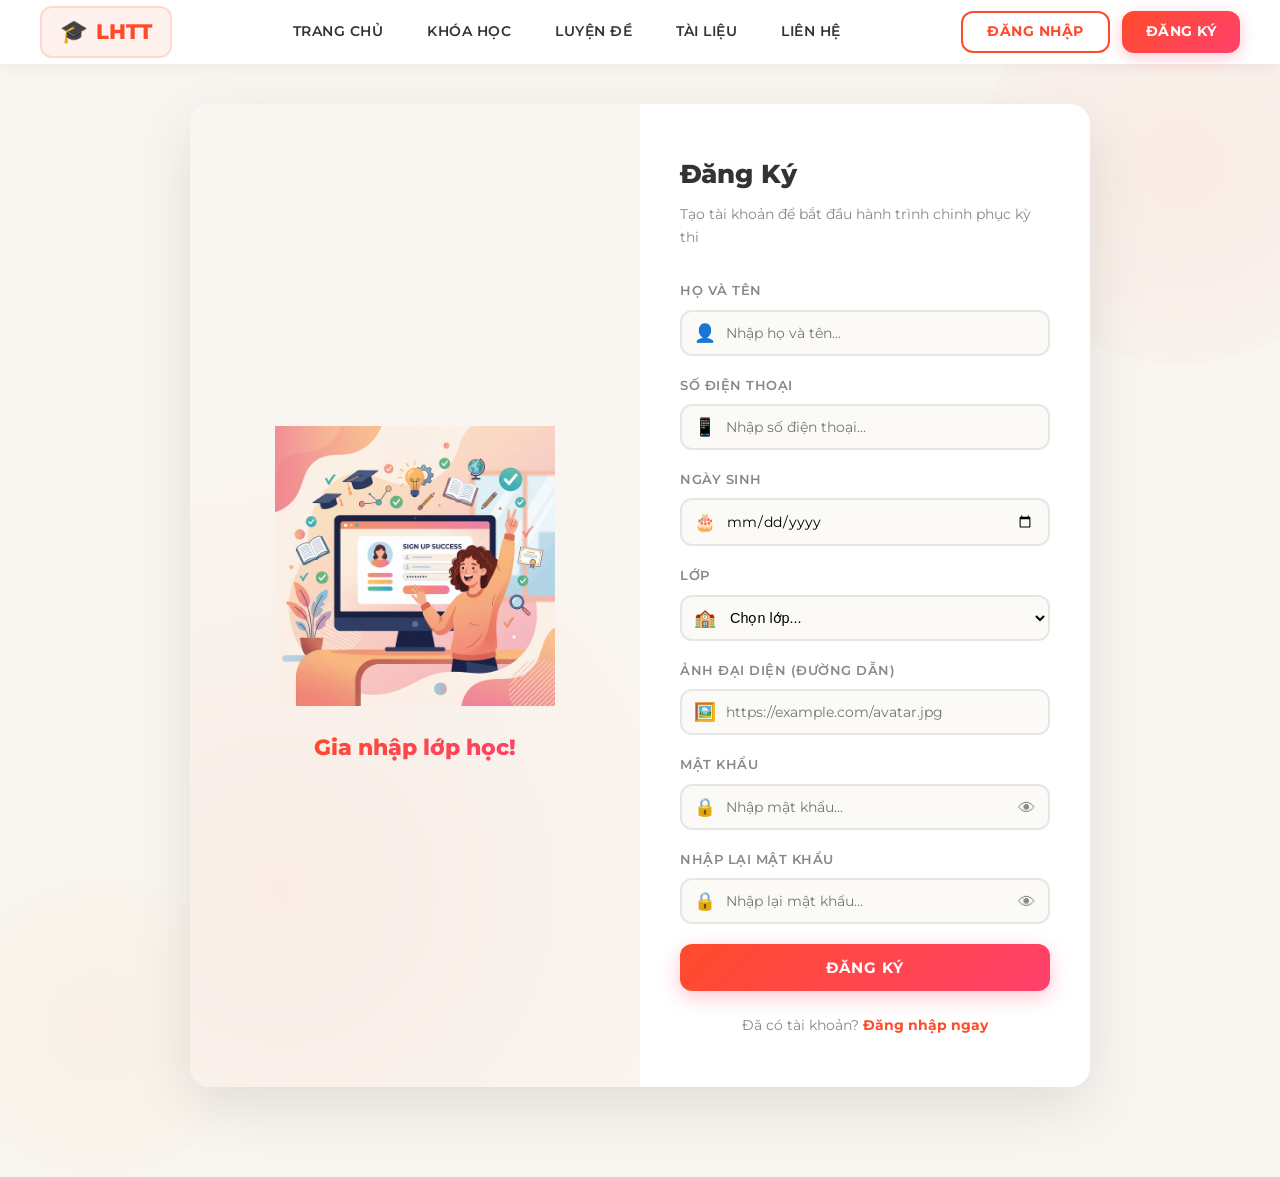
==== dang-ky.html @ 3bc5cb12 "update database" ====
<!DOCTYPE html>
<html lang="vi">

<head>
    <meta charset="UTF-8">
    <meta name="viewport" content="width=device-width, initial-scale=1.0">
    <meta name="description" content="Đăng ký tài khoản luyện thi trực tuyến tại Lớp Học Thầy Tài.">
    <title>Đăng Ký - Lớp Học Thầy Tài</title>
    <link rel="stylesheet" href="css/style.css">
</head>

<body>

    <!-- HEADER -->
    <header class="header" id="header">
        <a href="index.html" class="logo">
            <span class="logo-icon">🎓</span>
            LHTT
        </a>

        <nav class="nav" id="nav">
            <a href="index.html">Trang Chủ</a>
            <a href="#">Khóa Học</a>
            <a href="luyen-de.html">Luyện Đề</a>
            <a href="#">Tài Liệu</a>
            <a href="#">Liên Hệ</a>
        </nav>

        <div class="auth-buttons">
            <a href="dang-nhap.html" class="btn-login">Đăng Nhập</a>
            <a href="dang-ky.html" class="btn-register">Đăng Ký</a>
        </div>

        <button class="menu-toggle" id="menuToggle" aria-label="Menu">
            <span></span>
            <span></span>
            <span></span>
        </button>
    </header>

    <!-- AUTH PAGE -->
    <div class="auth-page">
        <div class="auth-card">
            <div class="auth-illustration">
                <img src="images/register-illustration.png" alt="Đăng ký">
                <h2>Gia nhập lớp học!</h2>
            </div>

            <div class="auth-form-container">
                <h1 class="auth-form-title">Đăng Ký</h1>
                <p class="auth-form-subtitle">Tạo tài khoản để bắt đầu hành trình chinh phục kỳ thi</p>

                <form id="registerForm">
                    <div class="form-group">
                        <label for="fullname">Họ và tên</label>
                        <div class="form-input-wrapper">
                            <input type="text" id="fullname" class="form-input" placeholder="Nhập họ và tên..."
                                required>
                            <span class="input-icon">👤</span>
                        </div>
                    </div>

                    <div class="form-group">
                        <label for="phone">Số điện thoại</label>
                        <div class="form-input-wrapper">
                            <input type="tel" id="phone" class="form-input" placeholder="Nhập số điện thoại..."
                                required>
                            <span class="input-icon">📱</span>
                        </div>
                    </div>

                    <div class="form-group">
                        <label for="dateOfBirth">Ngày sinh</label>
                        <div class="form-input-wrapper">
                            <input type="date" id="dateOfBirth" class="form-input" required>
                            <span class="input-icon">🎂</span>
                        </div>
                    </div>

                    <div class="form-group">
                        <label for="className">Lớp</label>
                        <div class="form-input-wrapper">
                            <select id="className" class="form-input" required>
                                <option value="">Chọn lớp...</option>
                                <option value="10A1">10A1</option>
                                <option value="10A2">10A2</option>
                                <option value="10A3">10A3</option>
                                <option value="10A4">10A4</option>
                                <option value="10A5">10A5</option>
                                <option value="10A6">10A6</option>
                                <option value="10A7">10A7</option>
                                <option value="10A8">10A8</option>
                                <option value="10A9">10A9</option>
                                <option value="10A10">10A10</option>
                                <option value="10A11">10A11</option>
                                <option value="10A12">10A12</option>
                                <option value="10A13">10A13</option>
                                <option value="10A14">10A14</option>
                                <option value="10A15">10A15</option>
                                <option value="11A1">11A1</option>
                                <option value="11A2">11A2</option>
                                <option value="11A3">11A3</option>
                                <option value="11A4">11A4</option>
                                <option value="11A5">11A5</option>
                                <option value="11A6">11A6</option>
                                <option value="11A7">11A7</option>
                                <option value="11A8">11A8</option>
                                <option value="11A9">11A9</option>
                                <option value="11A10">11A10</option>
                                <option value="11A11">11A11</option>
                                <option value="11A12">11A12</option>
                                <option value="11A13">11A13</option>
                                <option value="11A14">11A14</option>
                                <option value="11A15">11A15</option>
                                <option value="12A1">12A1</option>
                                <option value="12A2">12A2</option>
                                <option value="12A3">12A3</option>
                                <option value="12A4">12A4</option>
                                <option value="12A5">12A5</option>
                                <option value="12A6">12A6</option>
                                <option value="12A7">12A7</option>
                                <option value="12A8">12A8</option>
                                <option value="12A9">12A9</option>
                                <option value="12A10">12A10</option>
                                <option value="12A11">12A11</option>
                                <option value="12A12">12A12</option>
                                <option value="12A13">12A13</option>
                                <option value="12A14">12A14</option>
                                <option value="12A15">12A15</option>
                            </select>
                            <span class="input-icon">🏫</span>
                        </div>
                    </div>

                    <div class="form-group">
                        <label for="avatarUrl">Ảnh đại diện (đường dẫn)</label>
                        <div class="form-input-wrapper">
                            <input type="url" id="avatarUrl" class="form-input"
                                placeholder="https://example.com/avatar.jpg" required>
                            <span class="input-icon">🖼️</span>
                        </div>
                    </div>

                    <div class="form-group">
                        <label for="password">Mật khẩu</label>
                        <div class="form-input-wrapper">
                            <input type="password" id="password" class="form-input" placeholder="Nhập mật khẩu..."
                                required>
                            <span class="input-icon">🔒</span>
                            <button type="button" class="toggle-password" data-target="password">👁</button>
                        </div>
                    </div>

                    <div class="form-group">
                        <label for="confirmPassword">Nhập lại mật khẩu</label>
                        <div class="form-input-wrapper">
                            <input type="password" id="confirmPassword" class="form-input"
                                placeholder="Nhập lại mật khẩu..." required>
                            <span class="input-icon">🔒</span>
                            <button type="button" class="toggle-password" data-target="confirmPassword">👁</button>
                        </div>
                    </div>

                    <button type="submit" class="btn-submit">Đăng Ký</button>
                </form>

                <div class="auth-switch">
                    Đã có tài khoản? <a href="dang-nhap.html">Đăng nhập ngay</a>
                </div>
            </div>
        </div>
    </div>

    <script src="js/main.js"></script>
</body>

</html>
---- css/style.css ----
/* ===========================
   DESIGN TOKENS & RESET
   =========================== */
@import url('https://fonts.googleapis.com/css2?family=Montserrat:wght@400;500;600;700;800;900&display=swap');

*, *::before, *::after {
  margin: 0;
  padding: 0;
  box-sizing: border-box;
}

:root {
  --primary-start: #ff4b2b;
  --primary-end: #ff416c;
  --primary-gradient: linear-gradient(135deg, var(--primary-start), var(--primary-end));
  --bg-main: #f9f5f0;
  --bg-hero: linear-gradient(135deg, #f9f5f0 0%, #f5ece3 50%, #ede4d9 100%);
  --footer-bg: #1a1f2c;
  --accent: #ff9800;
  --text-dark: #333;
  --text-light: #fff;
  --text-muted: #888;
  --card-shadow: 0 4px 20px rgba(0,0,0,0.08);
  --card-shadow-hover: 0 8px 32px rgba(0,0,0,0.14);
  --transition: all 0.3s ease;
  --radius: 12px;
  --radius-lg: 20px;
  --radius-xl: 30px;
}

html {
  scroll-behavior: smooth;
}

body {
  font-family: 'Montserrat', sans-serif;
  color: var(--text-dark);
  background: var(--bg-main);
  line-height: 1.6;
  overflow-x: hidden;
}

a {
  text-decoration: none;
  color: inherit;
}

ul, ol {
  list-style: none;
}

img {
  max-width: 100%;
  display: block;
}

button {
  font-family: inherit;
  cursor: pointer;
  border: none;
  outline: none;
}

input {
  font-family: inherit;
  outline: none;
  border: none;
}

/* ===========================
   HEADER / NAVBAR
   =========================== */
.header {
  position: fixed;
  top: 0;
  left: 0;
  right: 0;
  z-index: 1000;
  background: #fff;
  box-shadow: 0 2px 16px rgba(0,0,0,0.06);
  padding: 0 40px;
  height: 64px;
  display: flex;
  align-items: center;
  justify-content: space-between;
}

.logo {
  display: flex;
  align-items: center;
  gap: 8px;
  font-weight: 800;
  font-size: 1.3rem;
  color: var(--primary-start);
  background: rgba(255, 75, 43, 0.08);
  border: 2px solid rgba(255, 75, 43, 0.15);
  padding: 6px 18px;
  border-radius: var(--radius);
  transition: var(--transition);
}

.logo:hover {
  background: rgba(255, 75, 43, 0.14);
}

.logo-icon {
  font-size: 1.4rem;
}

.nav {
  display: flex;
  align-items: center;
  gap: 4px;
}

.nav a {
  padding: 8px 18px;
  font-weight: 600;
  font-size: 0.9rem;
  border-radius: var(--radius);
  transition: var(--transition);
  color: var(--text-dark);
  border: 2px solid transparent;
  text-transform: uppercase;
  letter-spacing: 0.5px;
}

.nav a:hover,
.nav a.active {
  background: rgba(255, 75, 43, 0.06);
  color: var(--primary-start);
  border-color: rgba(255, 75, 43, 0.12);
}

.auth-buttons {
  display: flex;
  align-items: center;
  gap: 12px;
}

.btn-login {
  padding: 8px 24px;
  border: 2px solid var(--primary-start);
  color: var(--primary-start);
  font-weight: 700;
  border-radius: var(--radius);
  transition: var(--transition);
  font-size: 0.85rem;
  background: transparent;
  text-transform: uppercase;
  letter-spacing: 0.5px;
}

.btn-login:hover {
  background: rgba(255, 75, 43, 0.08);
  transform: translateY(-1px);
}

.btn-register {
  padding: 10px 24px;
  background: var(--primary-gradient);
  color: var(--text-light);
  font-weight: 700;
  border-radius: var(--radius);
  transition: var(--transition);
  font-size: 0.85rem;
  text-transform: uppercase;
  letter-spacing: 0.5px;
  box-shadow: 0 4px 15px rgba(255, 65, 108, 0.3);
}

.btn-register:hover {
  transform: translateY(-2px);
  box-shadow: 0 6px 20px rgba(255, 65, 108, 0.4);
}

/* Mobile menu */
.menu-toggle {
  display: none;
  flex-direction: column;
  gap: 5px;
  cursor: pointer;
  padding: 8px;
  background: none;
}

.menu-toggle span {
  width: 24px;
  height: 2.5px;
  background: var(--text-dark);
  border-radius: 2px;
  transition: var(--transition);
}

/* ===========================
   HERO SECTION
   =========================== */
.hero {
  margin-top: 64px;
  min-height: calc(100vh - 64px);
  background: var(--bg-hero);
  display: flex;
  align-items: center;
  padding: 60px 40px;
  position: relative;
  overflow: hidden;
}

.hero::before {
  content: '';
  position: absolute;
  top: 0;
  right: 0;
  width: 50%;
  height: 100%;
  background: radial-gradient(circle at center, rgba(255, 75, 43, 0.05), transparent 70%);
  pointer-events: none;
}

.hero-content {
  display: flex;
  align-items: center;
  max-width: 1300px;
  margin: 0 auto;
  width: 100%;
  gap: 60px;
}

.hero-left {
  flex: 1;
  z-index: 2;
}

.hero-badge {
  display: inline-flex;
  align-items: center;
  gap: 6px;
  background: rgba(255, 152, 0, 0.12);
  color: var(--accent);
  font-weight: 700;
  font-size: 0.75rem;
  padding: 6px 16px;
  border-radius: var(--radius-xl);
  margin-bottom: 24px;
  letter-spacing: 1px;
  text-transform: uppercase;
}

.hero-badge::before {
  content: '🎓';
  font-size: 0.9rem;
}

.hero-title {
  font-size: 2.8rem;
  font-weight: 900;
  line-height: 1.15;
  margin-bottom: 40px;
  color: var(--text-dark);
  letter-spacing: -0.5px;
}

.hero-title .highlight {
  background: var(--primary-gradient);
  -webkit-background-clip: text;
  -webkit-text-fill-color: transparent;
  background-clip: text;
  text-shadow: 0 0 40px rgba(255, 65, 108, 0.2);
  display: block;
  font-style: italic;
}

.feature-cards {
  display: flex;
  gap: 16px;
  margin-bottom: 40px;
}

.feature-card {
  background: #fff;
  padding: 20px;
  border-radius: var(--radius);
  box-shadow: var(--card-shadow);
  flex: 1;
  transition: var(--transition);
  border: 1px solid rgba(0,0,0,0.04);
}

.feature-card:hover {
  transform: translateY(-4px);
  box-shadow: var(--card-shadow-hover);
}

.feature-card-icon {
  font-size: 1.5rem;
  margin-bottom: 10px;
  display: block;
}

.feature-card h3 {
  font-size: 0.85rem;
  font-weight: 800;
  margin-bottom: 6px;
  background: var(--primary-gradient);
  -webkit-background-clip: text;
  -webkit-text-fill-color: transparent;
  background-clip: text;
  text-transform: uppercase;
  letter-spacing: 0.3px;
}

.feature-card p {
  font-size: 0.78rem;
  color: var(--text-muted);
  line-height: 1.5;
}

.btn-cta {
  display: inline-flex;
  align-items: center;
  gap: 10px;
  padding: 18px 48px;
  background: var(--primary-gradient);
  color: var(--text-light);
  font-weight: 800;
  font-size: 1.1rem;
  border-radius: var(--radius-xl);
  box-shadow: 0 8px 30px rgba(255, 65, 108, 0.35);
  transition: var(--transition);
  text-transform: uppercase;
  letter-spacing: 1px;
}

.btn-cta:hover {
  transform: translateY(-3px) scale(1.02);
  box-shadow: 0 12px 40px rgba(255, 65, 108, 0.5);
}

.btn-cta .arrow {
  font-size: 1.3rem;
  transition: transform 0.3s ease;
}

.btn-cta:hover .arrow {
  transform: translateX(4px);
}

/* Hero Right - Slider */
.hero-right {
  flex: 1;
  display: flex;
  justify-content: center;
  align-items: center;
  position: relative;
  z-index: 2;
}

.slider-container {
  width: 450px;
  height: 450px;
  position: relative;
}

.slider-circle {
  width: 100%;
  height: 100%;
  border-radius: 50%;
  overflow: hidden;
  background: #fff;
  box-shadow: 0 20px 60px rgba(255, 65, 108, 0.15), 0 0 0 12px rgba(255, 75, 43, 0.06);
  position: relative;
}

.slider-track {
  display: flex;
  width: 300%;
  height: 100%;
  transition: transform 0.6s cubic-bezier(0.4, 0, 0.2, 1);
}

.slide {
  width: 100%;
  height: 100%;
  flex-shrink: 0;
  display: flex;
  align-items: center;
  justify-content: center;
  padding: 30px;
}

.slide img {
  width: 100%;
  height: 100%;
  object-fit: cover;
  border-radius: 50%;
}

.slider-nav {
  position: absolute;
  top: 50%;
  transform: translateY(-50%);
  width: 40px;
  height: 40px;
  border-radius: 50%;
  background: #fff;
  box-shadow: 0 4px 15px rgba(0,0,0,0.1);
  display: flex;
  align-items: center;
  justify-content: center;
  font-size: 1.2rem;
  color: var(--primary-start);
  transition: var(--transition);
  z-index: 5;
}

.slider-nav:hover {
  background: var(--primary-gradient);
  color: #fff;
  transform: translateY(-50%) scale(1.1);
}

.slider-prev {
  left: -20px;
}

.slider-next {
  right: -20px;
}

.slider-dots {
  display: flex;
  justify-content: center;
  gap: 8px;
  margin-top: 20px;
}

.slider-dot {
  width: 10px;
  height: 10px;
  border-radius: 50%;
  background: rgba(255, 75, 43, 0.2);
  cursor: pointer;
  transition: var(--transition);
}

.slider-dot.active {
  width: 30px;
  border-radius: 5px;
  background: var(--primary-gradient);
}

/* ===========================
   FOOTER
   =========================== */
.footer {
  background: var(--footer-bg);
  color: var(--text-light);
  padding: 60px 40px 30px;
}

.footer-content {
  max-width: 1300px;
  margin: 0 auto;
  display: grid;
  grid-template-columns: 1.2fr 1fr 1.3fr 0.8fr;
  gap: 40px;
  padding-bottom: 40px;
  border-bottom: 1px solid rgba(255,255,255,0.1);
}

.footer-title {
  font-size: 0.9rem;
  font-weight: 800;
  text-transform: uppercase;
  letter-spacing: 1.5px;
  margin-bottom: 24px;
  color: #fff;
}

.footer-contact-item {
  display: flex;
  align-items: flex-start;
  gap: 12px;
  margin-bottom: 16px;
  font-size: 0.85rem;
  color: rgba(255,255,255,0.7);
  transition: var(--transition);
}

.footer-contact-item:hover {
  color: #fff;
}

.footer-contact-icon {
  color: var(--primary-start);
  font-size: 1rem;
  min-width: 20px;
  text-align: center;
}

.footer-links a {
  display: block;
  font-size: 0.85rem;
  color: rgba(255,255,255,0.7);
  margin-bottom: 14px;
  transition: var(--transition);
}

.footer-links a:hover {
  color: #fff;
  padding-left: 6px;
}

.footer-subscribe p {
  font-size: 0.85rem;
  color: rgba(255,255,255,0.7);
  margin-bottom: 16px;
  line-height: 1.6;
}

.subscribe-form {
  display: flex;
  background: rgba(255,255,255,0.08);
  border-radius: var(--radius);
  overflow: hidden;
  border: 1px solid rgba(255,255,255,0.1);
}

.subscribe-form input {
  flex: 1;
  padding: 12px 16px;
  background: transparent;
  color: #fff;
  font-size: 0.85rem;
}

.subscribe-form input::placeholder {
  color: rgba(255,255,255,0.4);
}

.subscribe-form button {
  padding: 12px 18px;
  background: var(--primary-gradient);
  color: #fff;
  font-size: 1rem;
  transition: var(--transition);
}

.subscribe-form button:hover {
  opacity: 0.9;
}

.social-links {
  display: flex;
  gap: 12px;
}

.social-link {
  width: 42px;
  height: 42px;
  border-radius: 50%;
  background: rgba(255,255,255,0.08);
  display: flex;
  align-items: center;
  justify-content: center;
  font-size: 1.1rem;
  color: rgba(255,255,255,0.7);
  transition: var(--transition);
  border: 1px solid rgba(255,255,255,0.1);
}

.social-link:hover {
  background: var(--primary-gradient);
  color: #fff;
  transform: translateY(-3px);
  border-color: transparent;
}

.footer-bottom {
  max-width: 1300px;
  margin: 0 auto;
  text-align: center;
  padding-top: 24px;
  font-size: 0.8rem;
  color: rgba(255,255,255,0.5);
}

.footer-bottom strong {
  color: var(--primary-start);
  font-weight: 700;
}

/* ===========================
   PRACTICE TESTS PAGE (LUYỆN ĐỀ)
   =========================== */
.page-content {
  margin-top: 64px;
  min-height: calc(100vh - 64px);
  display: flex;
}

.sidebar {
  width: 280px;
  background: #fff;
  padding: 24px;
  border-right: 1px solid rgba(0,0,0,0.06);
  min-height: calc(100vh - 64px);
  position: sticky;
  top: 64px;
}

.sidebar-link {
  display: flex;
  align-items: center;
  gap: 10px;
  padding: 12px 16px;
  border-radius: var(--radius);
  font-weight: 600;
  font-size: 0.9rem;
  margin-bottom: 8px;
  transition: var(--transition);
  color: var(--text-dark);
}

.sidebar-link:hover,
.sidebar-link.active {
  background: rgba(255, 75, 43, 0.06);
  color: var(--primary-start);
}

.sidebar-link-icon {
  font-size: 1.1rem;
}

.filter-section {
  margin-top: 24px;
  padding-top: 24px;
  border-top: 1px solid rgba(0,0,0,0.06);
}

.filter-title {
  font-size: 0.75rem;
  font-weight: 700;
  text-transform: uppercase;
  letter-spacing: 1px;
  color: var(--text-muted);
  margin-bottom: 12px;
}

.filter-select {
  width: 100%;
  padding: 10px 14px;
  border: 2px solid rgba(0,0,0,0.08);
  border-radius: var(--radius);
  font-family: inherit;
  font-size: 0.85rem;
  color: var(--text-dark);
  background: #fff;
  margin-bottom: 16px;
  transition: var(--transition);
  cursor: pointer;
  -webkit-appearance: none;
  appearance: none;
  background-image: url("data:image/svg+xml,%3Csvg xmlns='http://www.w3.org/2000/svg' width='12' height='8'%3E%3Cpath d='M1 1l5 5 5-5' stroke='%23888' stroke-width='1.5' fill='none'/%3E%3C/svg%3E");
  background-repeat: no-repeat;
  background-position: right 14px center;
}

.filter-select:focus {
  border-color: var(--primary-start);
  box-shadow: 0 0 0 3px rgba(255, 75, 43, 0.1);
}

.btn-filter {
  width: 100%;
  padding: 12px;
  background: var(--primary-gradient);
  color: #fff;
  font-weight: 700;
  font-size: 0.85rem;
  border-radius: var(--radius);
  transition: var(--transition);
  text-transform: uppercase;
  letter-spacing: 0.5px;
}

.btn-filter:hover {
  box-shadow: 0 4px 15px rgba(255, 65, 108, 0.3);
  transform: translateY(-1px);
}

/* Main Content */
.main-content {
  flex: 1;
  padding: 32px;
  background: var(--bg-main);
}

.content-header {
  margin-bottom: 28px;
}

.filter-tabs {
  display: flex;
  gap: 8px;
  margin-bottom: 20px;
  flex-wrap: wrap;
}

.filter-tab {
  padding: 8px 20px;
  border-radius: var(--radius-xl);
  font-weight: 600;
  font-size: 0.85rem;
  background: #fff;
  color: var(--text-dark);
  border: 2px solid rgba(0,0,0,0.06);
  transition: var(--transition);
  cursor: pointer;
}

.filter-tab:hover,
.filter-tab.active {
  background: var(--primary-gradient);
  color: #fff;
  border-color: transparent;
}

.search-bar {
  position: relative;
  max-width: 400px;
}

.search-bar input {
  width: 100%;
  padding: 12px 16px 12px 44px;
  border: 2px solid rgba(0,0,0,0.08);
  border-radius: var(--radius);
  font-size: 0.9rem;
  background: #fff;
  transition: var(--transition);
}

.search-bar input:focus {
  border-color: var(--primary-start);
  box-shadow: 0 0 0 3px rgba(255, 75, 43, 0.1);
}

.search-bar-icon {
  position: absolute;
  left: 14px;
  top: 50%;
  transform: translateY(-50%);
  font-size: 1.1rem;
  color: var(--text-muted);
}

/* Exam Cards Grid */
.exam-grid {
  display: grid;
  grid-template-columns: repeat(auto-fill, minmax(300px, 1fr));
  gap: 20px;
}

.exam-card {
  background: #fff;
  border-radius: var(--radius-lg);
  padding: 24px;
  box-shadow: var(--card-shadow);
  transition: var(--transition);
  border: 1px solid rgba(0,0,0,0.04);
  position: relative;
  overflow: hidden;
}

.exam-card::before {
  content: '';
  position: absolute;
  top: 0;
  left: 0;
  right: 0;
  height: 4px;
  background: var(--primary-gradient);
  opacity: 0;
  transition: var(--transition);
}

.exam-card:hover {
  transform: translateY(-4px);
  box-shadow: var(--card-shadow-hover);
}

.exam-card:hover::before {
  opacity: 1;
}

.exam-card-header {
  display: flex;
  align-items: center;
  gap: 14px;
  margin-bottom: 16px;
}

.exam-card-icon {
  width: 48px;
  height: 48px;
  border-radius: var(--radius);
  background: rgba(255, 75, 43, 0.08);
  display: flex;
  align-items: center;
  justify-content: center;
  font-size: 1.5rem;
}

.exam-card-title {
  font-weight: 700;
  font-size: 0.95rem;
}

.exam-badges {
  display: flex;
  gap: 8px;
  margin-bottom: 16px;
}

.badge {
  font-size: 0.7rem;
  font-weight: 700;
  padding: 4px 10px;
  border-radius: 6px;
  text-transform: uppercase;
  letter-spacing: 0.5px;
}

.badge-exam {
  background: rgba(255, 75, 43, 0.1);
  color: var(--primary-start);
}

.badge-free {
  background: rgba(76, 175, 80, 0.1);
  color: #4caf50;
}

.badge-pro {
  background: rgba(255, 152, 0, 0.1);
  color: var(--accent);
}

.exam-card-info {
  display: flex;
  justify-content: space-between;
  align-items: center;
  margin-bottom: 16px;
  font-size: 0.82rem;
  color: var(--text-muted);
}

.exam-status {
  font-weight: 600;
  display: flex;
  align-items: center;
  gap: 6px;
}

.status-dot {
  width: 8px;
  height: 8px;
  border-radius: 50%;
}

.status-dot.active {
  background: #4caf50;
  animation: pulse 2s infinite;
}

.status-dot.ended {
  background: #999;
}

@keyframes pulse {
  0%, 100% { opacity: 1; }
  50% { opacity: 0.5; }
}

.btn-start {
  width: 100%;
  padding: 12px;
  background: var(--primary-gradient);
  color: #fff;
  font-weight: 700;
  font-size: 0.85rem;
  border-radius: var(--radius);
  transition: var(--transition);
  text-transform: uppercase;
  letter-spacing: 0.5px;
}

.btn-start:hover {
  box-shadow: 0 4px 15px rgba(255, 65, 108, 0.3);
  transform: translateY(-1px);
}

.btn-start.disabled {
  background: #e0e0e0;
  color: #999;
  cursor: not-allowed;
  box-shadow: none;
}

.btn-start.disabled:hover {
  transform: none;
}

/* ===========================
   AUTH PAGES (LOGIN & REGISTER)
   =========================== */
.auth-page {
  margin-top: 64px;
  min-height: calc(100vh - 64px);
  display: flex;
  align-items: center;
  justify-content: center;
  background: var(--bg-main);
  padding: 40px 20px;
  position: relative;
}

.auth-page::before {
  content: '';
  position: absolute;
  width: 400px;
  height: 400px;
  border-radius: 50%;
  background: radial-gradient(circle, rgba(255, 75, 43, 0.06), transparent);
  top: -100px;
  right: -100px;
}

.auth-page::after {
  content: '';
  position: absolute;
  width: 300px;
  height: 300px;
  border-radius: 50%;
  background: radial-gradient(circle, rgba(255, 152, 0, 0.04), transparent);
  bottom: -50px;
  left: -50px;
}

.auth-card {
  display: flex;
  background: #fff;
  border-radius: var(--radius-lg);
  box-shadow: 0 20px 60px rgba(0,0,0,0.1);
  overflow: hidden;
  max-width: 900px;
  width: 100%;
  min-height: 520px;
  position: relative;
  z-index: 1;
}

.auth-illustration {
  flex: 1;
  background: var(--bg-main);
  display: flex;
  flex-direction: column;
  align-items: center;
  justify-content: center;
  padding: 40px;
  position: relative;
  background-image: radial-gradient(circle at 20% 80%, rgba(255, 75, 43, 0.05) 0%, transparent 50%);
}

.auth-illustration img {
  width: 80%;
  max-width: 280px;
  margin-bottom: 24px;
}

.auth-illustration h2 {
  font-size: 1.4rem;
  font-weight: 800;
  text-align: center;
  background: var(--primary-gradient);
  -webkit-background-clip: text;
  -webkit-text-fill-color: transparent;
  background-clip: text;
}

.auth-form-container {
  flex: 1;
  padding: 50px 40px;
  display: flex;
  flex-direction: column;
  justify-content: center;
}

.auth-form-title {
  font-size: 1.6rem;
  font-weight: 800;
  margin-bottom: 8px;
  color: var(--text-dark);
}

.auth-form-subtitle {
  font-size: 0.9rem;
  color: var(--text-muted);
  margin-bottom: 32px;
}

.form-group {
  margin-bottom: 20px;
  position: relative;
}

.form-group label {
  font-size: 0.8rem;
  font-weight: 600;
  color: var(--text-muted);
  text-transform: uppercase;
  letter-spacing: 0.5px;
  margin-bottom: 8px;
  display: block;
}

.form-input-wrapper {
  position: relative;
}

.form-input-wrapper .input-icon {
  position: absolute;
  left: 14px;
  top: 50%;
  transform: translateY(-50%);
  font-size: 1.1rem;
  color: var(--text-muted);
  transition: var(--transition);
}

.form-input {
  width: 100%;
  padding: 12px 14px 12px 44px;
  border: 2px solid rgba(0,0,0,0.08);
  border-radius: var(--radius);
  font-size: 0.9rem;
  transition: var(--transition);
  background: rgba(249, 245, 240, 0.5);
}

.form-input:focus {
  border-color: var(--primary-start);
  box-shadow: 0 0 0 3px rgba(255, 75, 43, 0.1);
  background: #fff;
}

.form-input:focus + .input-icon,
.form-input:focus ~ .input-icon {
  color: var(--primary-start);
}

.toggle-password {
  position: absolute;
  right: 14px;
  top: 50%;
  transform: translateY(-50%);
  background: none;
  font-size: 1.1rem;
  color: var(--text-muted);
  cursor: pointer;
  transition: var(--transition);
}

.toggle-password:hover {
  color: var(--primary-start);
}

.form-options {
  display: flex;
  align-items: center;
  gap: 8px;
  margin-bottom: 24px;
}

.form-options input[type="checkbox"] {
  width: 16px;
  height: 16px;
  accent-color: var(--primary-start);
}

.form-options label {
  font-size: 0.85rem;
  color: var(--text-muted);
}

.btn-submit {
  width: 100%;
  padding: 14px;
  background: var(--primary-gradient);
  color: #fff;
  font-weight: 700;
  font-size: 0.95rem;
  border-radius: var(--radius);
  transition: var(--transition);
  text-transform: uppercase;
  letter-spacing: 1px;
  box-shadow: 0 6px 20px rgba(255, 65, 108, 0.3);
}

.btn-submit:hover {
  transform: translateY(-2px);
  box-shadow: 0 8px 25px rgba(255, 65, 108, 0.4);
}

.auth-switch {
  text-align: center;
  margin-top: 24px;
  font-size: 0.85rem;
  color: var(--text-muted);
}

.auth-switch a {
  color: var(--primary-start);
  font-weight: 700;
  transition: var(--transition);
}

.auth-switch a:hover {
  text-decoration: underline;
}

/* ===========================
   RESPONSIVE
   =========================== */
@media (max-width: 1024px) {
  .hero-content {
    flex-direction: column;
    text-align: center;
  }
  
  .hero-title {
    font-size: 2.2rem;
  }
  
  .feature-cards {
    justify-content: center;
  }
  
  .btn-cta {
    margin: 0 auto;
  }
  
  .slider-container {
    width: 350px;
    height: 350px;
  }
  
  .footer-content {
    grid-template-columns: 1fr 1fr;
    gap: 30px;
  }
}

@media (max-width: 768px) {
  .header {
    padding: 0 20px;
  }
  
  .nav {
    display: none;
    position: absolute;
    top: 64px;
    left: 0;
    right: 0;
    background: #fff;
    flex-direction: column;
    padding: 16px;
    box-shadow: 0 8px 20px rgba(0,0,0,0.1);
    z-index: 999;
  }
  
  .nav.open {
    display: flex;
  }
  
  .menu-toggle {
    display: flex;
  }
  
  .hero {
    padding: 40px 20px;
  }
  
  .hero-title {
    font-size: 1.8rem;
  }
  
  .feature-cards {
    flex-direction: column;
    max-width: 300px;
    margin: 0 auto 30px;
  }
  
  .slider-container {
    width: 280px;
    height: 280px;
  }
  
  /* Sidebar */
  .page-content {
    flex-direction: column;
  }
  
  .sidebar {
    width: 100%;
    min-height: auto;
    position: relative;
    top: auto;
    border-right: none;
    border-bottom: 1px solid rgba(0,0,0,0.06);
    padding: 16px;
  }
  
  .main-content {
    padding: 20px;
  }
  
  .exam-grid {
    grid-template-columns: 1fr;
  }
  
  /* Auth */
  .auth-card {
    flex-direction: column;
    max-width: 500px;
  }
  
  .auth-illustration {
    padding: 30px 20px;
  }
  
  .auth-form-container {
    padding: 30px 24px;
  }
  
  .footer-content {
    grid-template-columns: 1fr;
    gap: 24px;
  }
}

@media (max-width: 480px) {
  .auth-buttons {
    gap: 6px;
  }
  
  .btn-login, .btn-register {
    padding: 6px 14px;
    font-size: 0.75rem;
  }
  
  .hero-title {
    font-size: 1.5rem;
  }
  
  .slider-container {
    width: 240px;
    height: 240px;
  }
}

/* ===========================
   TOAST NOTIFICATIONS
   =========================== */
.toast-notification {
  position: fixed;
  top: 80px;
  right: 20px;
  z-index: 9999;
  display: flex;
  align-items: center;
  gap: 12px;
  padding: 16px 20px;
  border-radius: var(--radius);
  background: #fff;
  box-shadow: 0 8px 32px rgba(0,0,0,0.15);
  font-size: 0.9rem;
  font-weight: 500;
  max-width: 420px;
  transform: translateX(120%);
  opacity: 0;
  transition: all 0.3s cubic-bezier(0.4, 0, 0.2, 1);
  border-left: 4px solid #888;
}

.toast-notification.toast-show {
  transform: translateX(0);
  opacity: 1;
}

.toast-success { border-left-color: #4caf50; }
.toast-error { border-left-color: #f44336; }
.toast-info { border-left-color: #2196f3; }
.toast-warning { border-left-color: #ff9800; }

.toast-icon {
  font-size: 1.2rem;
  flex-shrink: 0;
}

.toast-message {
  flex: 1;
  line-height: 1.4;
  color: var(--text-dark);
}

.toast-close {
  background: none;
  font-size: 1rem;
  color: var(--text-muted);
  padding: 4px;
  cursor: pointer;
  flex-shrink: 0;
  transition: color 0.2s;
}

.toast-close:hover {
  color: var(--text-dark);
}

/* ===========================
   USER AUTH STATE (Header)
   =========================== */
.user-greeting {
  font-size: 0.85rem;
  color: var(--text-dark);
  font-weight: 500;
}

.user-greeting strong {
  color: var(--primary-start);
  font-weight: 700;
}

.btn-logout {
  padding: 8px 20px;
  border: 2px solid #f44336;
  color: #f44336;
  font-weight: 700;
  border-radius: var(--radius);
  transition: var(--transition);
  font-size: 0.8rem;
  background: transparent;
  text-transform: uppercase;
  letter-spacing: 0.5px;
  cursor: pointer;
}

.btn-logout:hover {
  background: #f44336;
  color: #fff;
  transform: translateY(-1px);
}

/* Button loading state */
.btn-submit:disabled {
  opacity: 0.7;
  cursor: not-allowed;
  transform: none !important;
}
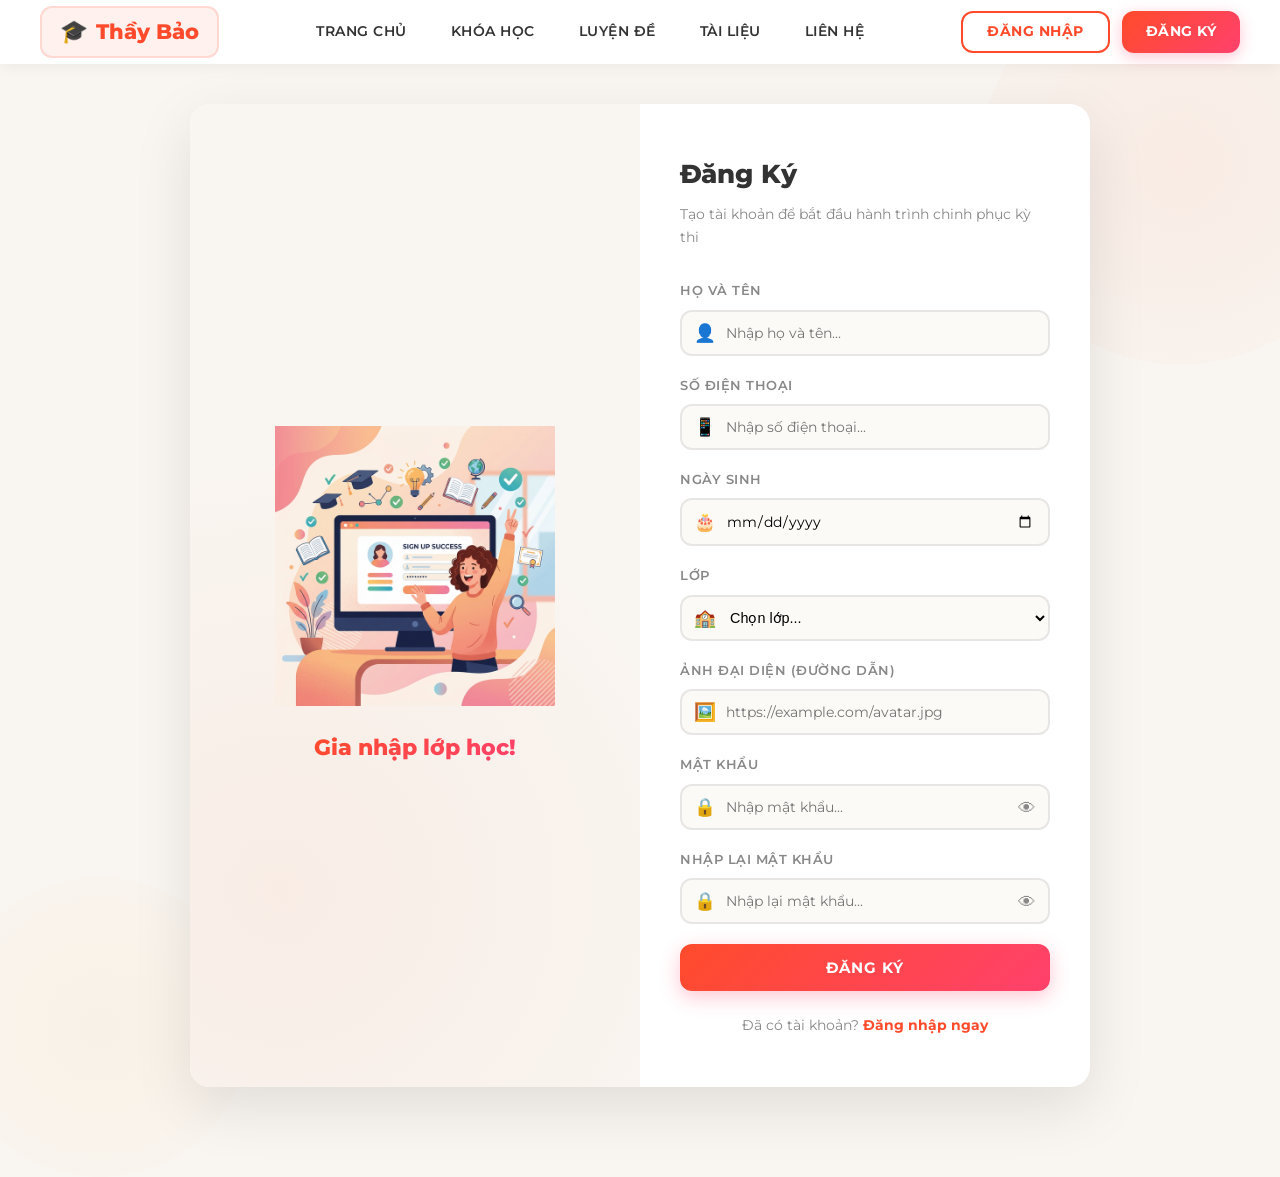
==== commit 7ed8dfb9: "fix: update branding references from 'Lớp Học Thầy Tài' to 'Thầy Bảo' across multiple HTML files" ====
--- a/dang-ky.html
+++ b/dang-ky.html
@@ -4,8 +4,8 @@
 <head>
     <meta charset="UTF-8">
     <meta name="viewport" content="width=device-width, initial-scale=1.0">
-    <meta name="description" content="Đăng ký tài khoản luyện thi trực tuyến tại Lớp Học Thầy Tài.">
-    <title>Đăng Ký - Lớp Học Thầy Tài</title>
+    <meta name="description" content="Đăng ký tài khoản luyện thi trực tuyến tại Thầy Bảo.">
+    <title>Đăng Ký - Thầy Bảo</title>
     <link rel="stylesheet" href="css/style.css">
 </head>
 
@@ -15,7 +15,7 @@
     <header class="header" id="header">
         <a href="index.html" class="logo">
             <span class="logo-icon">🎓</span>
-            LHTT
+            Thầy Bảo
         </a>
 
         <nav class="nav" id="nav">
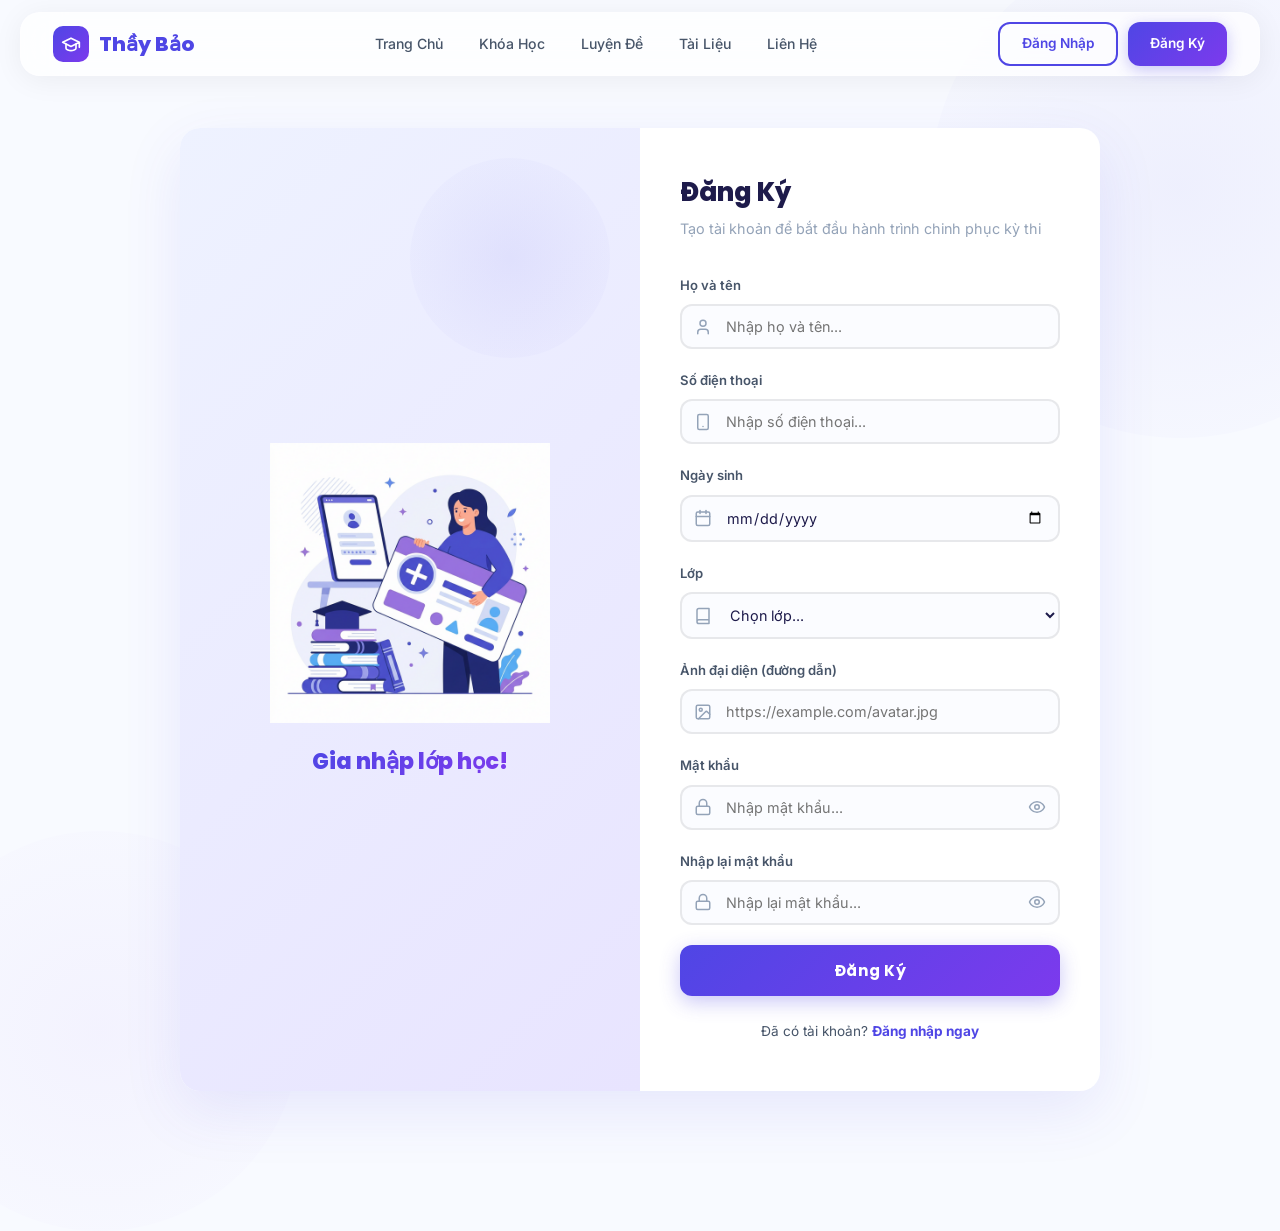
==== commit 7cb0a78f: "feat: Introduce new 'ui-ux-pro-max' agent skill and enhance UI with updated password toggle icons, r" ====
--- a/dang-ky.html
+++ b/dang-ky.html
@@ -14,7 +14,9 @@
     <!-- HEADER -->
     <header class="header" id="header">
         <a href="index.html" class="logo">
-            <span class="logo-icon">🎓</span>
+            <span class="logo-icon">
+                <svg xmlns="http://www.w3.org/2000/svg" viewBox="0 0 24 24" fill="none" stroke="currentColor" stroke-width="2" stroke-linecap="round" stroke-linejoin="round"><path d="M22 10v6M2 10l10-5 10 5-10 5z"/><path d="M6 12v5c0 2 4 3 6 3s6-1 6-3v-5"/></svg>
+            </span>
             Thầy Bảo
         </a>
 
@@ -42,7 +44,7 @@
     <div class="auth-page">
         <div class="auth-card">
             <div class="auth-illustration">
-                <img src="images/register-illustration.png" alt="Đăng ký">
+                <img src="images/register-illustration.png" alt="Đăng ký tài khoản">
                 <h2>Gia nhập lớp học!</h2>
             </div>
 
@@ -56,7 +58,9 @@
                         <div class="form-input-wrapper">
                             <input type="text" id="fullname" class="form-input" placeholder="Nhập họ và tên..."
                                 required>
-                            <span class="input-icon">👤</span>
+                            <span class="input-icon">
+                                <svg xmlns="http://www.w3.org/2000/svg" viewBox="0 0 24 24" fill="none" stroke="currentColor" stroke-width="2" stroke-linecap="round" stroke-linejoin="round"><path d="M19 21v-2a4 4 0 0 0-4-4H9a4 4 0 0 0-4 4v2"/><circle cx="12" cy="7" r="4"/></svg>
+                            </span>
                         </div>
                     </div>
 
@@ -65,7 +69,9 @@
                         <div class="form-input-wrapper">
                             <input type="tel" id="phone" class="form-input" placeholder="Nhập số điện thoại..."
                                 required>
-                            <span class="input-icon">📱</span>
+                            <span class="input-icon">
+                                <svg xmlns="http://www.w3.org/2000/svg" viewBox="0 0 24 24" fill="none" stroke="currentColor" stroke-width="2" stroke-linecap="round" stroke-linejoin="round"><rect width="14" height="20" x="5" y="2" rx="2" ry="2"/><path d="M12 18h.01"/></svg>
+                            </span>
                         </div>
                     </div>
 
@@ -73,7 +79,9 @@
                         <label for="dateOfBirth">Ngày sinh</label>
                         <div class="form-input-wrapper">
                             <input type="date" id="dateOfBirth" class="form-input" required>
-                            <span class="input-icon">🎂</span>
+                            <span class="input-icon">
+                                <svg xmlns="http://www.w3.org/2000/svg" viewBox="0 0 24 24" fill="none" stroke="currentColor" stroke-width="2" stroke-linecap="round" stroke-linejoin="round"><path d="M8 2v4"/><path d="M16 2v4"/><rect width="18" height="18" x="3" y="4" rx="2"/><path d="M3 10h18"/></svg>
+                            </span>
                         </div>
                     </div>
 
@@ -128,7 +136,9 @@
                                 <option value="12A14">12A14</option>
                                 <option value="12A15">12A15</option>
                             </select>
-                            <span class="input-icon">🏫</span>
+                            <span class="input-icon">
+                                <svg xmlns="http://www.w3.org/2000/svg" viewBox="0 0 24 24" fill="none" stroke="currentColor" stroke-width="2" stroke-linecap="round" stroke-linejoin="round"><path d="M4 19.5v-15A2.5 2.5 0 0 1 6.5 2H20v20H6.5a2.5 2.5 0 0 1 0-5H20"/></svg>
+                            </span>
                         </div>
                     </div>
 
@@ -137,7 +147,9 @@
                         <div class="form-input-wrapper">
                             <input type="url" id="avatarUrl" class="form-input"
                                 placeholder="https://example.com/avatar.jpg" required>
-                            <span class="input-icon">🖼️</span>
+                            <span class="input-icon">
+                                <svg xmlns="http://www.w3.org/2000/svg" viewBox="0 0 24 24" fill="none" stroke="currentColor" stroke-width="2" stroke-linecap="round" stroke-linejoin="round"><rect width="18" height="18" x="3" y="3" rx="2" ry="2"/><circle cx="9" cy="9" r="2"/><path d="m21 15-3.086-3.086a2 2 0 0 0-2.828 0L6 21"/></svg>
+                            </span>
                         </div>
                     </div>
 
@@ -146,8 +158,12 @@
                         <div class="form-input-wrapper">
                             <input type="password" id="password" class="form-input" placeholder="Nhập mật khẩu..."
                                 required>
-                            <span class="input-icon">🔒</span>
-                            <button type="button" class="toggle-password" data-target="password">👁</button>
+                            <span class="input-icon">
+                                <svg xmlns="http://www.w3.org/2000/svg" viewBox="0 0 24 24" fill="none" stroke="currentColor" stroke-width="2" stroke-linecap="round" stroke-linejoin="round"><rect width="18" height="11" x="3" y="11" rx="2" ry="2"/><path d="M7 11V7a5 5 0 0 1 10 0v4"/></svg>
+                            </span>
+                            <button type="button" class="toggle-password" data-target="password" aria-label="Hiện mật khẩu">
+                                <svg xmlns="http://www.w3.org/2000/svg" viewBox="0 0 24 24" fill="none" stroke="currentColor" stroke-width="2" stroke-linecap="round" stroke-linejoin="round"><path d="M2 12s3-7 10-7 10 7 10 7-3 7-10 7-10-7-10-7Z"/><circle cx="12" cy="12" r="3"/></svg>
+                            </button>
                         </div>
                     </div>
 
@@ -156,8 +172,12 @@
                         <div class="form-input-wrapper">
                             <input type="password" id="confirmPassword" class="form-input"
                                 placeholder="Nhập lại mật khẩu..." required>
-                            <span class="input-icon">🔒</span>
-                            <button type="button" class="toggle-password" data-target="confirmPassword">👁</button>
+                            <span class="input-icon">
+                                <svg xmlns="http://www.w3.org/2000/svg" viewBox="0 0 24 24" fill="none" stroke="currentColor" stroke-width="2" stroke-linecap="round" stroke-linejoin="round"><rect width="18" height="11" x="3" y="11" rx="2" ry="2"/><path d="M7 11V7a5 5 0 0 1 10 0v4"/></svg>
+                            </span>
+                            <button type="button" class="toggle-password" data-target="confirmPassword" aria-label="Hiện mật khẩu">
+                                <svg xmlns="http://www.w3.org/2000/svg" viewBox="0 0 24 24" fill="none" stroke="currentColor" stroke-width="2" stroke-linecap="round" stroke-linejoin="round"><path d="M2 12s3-7 10-7 10 7 10 7-3 7-10 7-10-7-10-7Z"/><circle cx="12" cy="12" r="3"/></svg>
+                            </button>
                         </div>
                     </div>
 
--- a/css/style.css
+++ b/css/style.css
@@ -1,7 +1,7 @@
 /* ===========================
    DESIGN TOKENS & RESET
    =========================== */
-@import url('https://fonts.googleapis.com/css2?family=Montserrat:wght@400;500;600;700;800;900&display=swap');
+@import url('https://fonts.googleapis.com/css2?family=Inter:wght@300;400;500;600;700&family=Poppins:wght@400;500;600;700;800;900&display=swap');
 
 *, *::before, *::after {
   margin: 0;
@@ -10,22 +10,31 @@
 }
 
 :root {
-  --primary-start: #ff4b2b;
-  --primary-end: #ff416c;
-  --primary-gradient: linear-gradient(135deg, var(--primary-start), var(--primary-end));
-  --bg-main: #f9f5f0;
-  --bg-hero: linear-gradient(135deg, #f9f5f0 0%, #f5ece3 50%, #ede4d9 100%);
-  --footer-bg: #1a1f2c;
-  --accent: #ff9800;
-  --text-dark: #333;
+  --primary: #4F46E5;
+  --primary-light: #818CF8;
+  --primary-dark: #3730A3;
+  --primary-gradient: linear-gradient(135deg, #4F46E5, #7C3AED);
+  --primary-gradient-hover: linear-gradient(135deg, #4338CA, #6D28D9);
+  --cta: #22C55E;
+  --cta-dark: #16A34A;
+  --bg-main: #F8FAFF;
+  --bg-hero: linear-gradient(135deg, #EEF2FF 0%, #F8FAFF 50%, #F0F0FF 100%);
+  --footer-bg: #1E1B4B;
+  --accent: #F59E0B;
+  --text-dark: #1E1B4B;
+  --text-body: #475569;
   --text-light: #fff;
-  --text-muted: #888;
-  --card-shadow: 0 4px 20px rgba(0,0,0,0.08);
-  --card-shadow-hover: 0 8px 32px rgba(0,0,0,0.14);
-  --transition: all 0.3s ease;
+  --text-muted: #94A3B8;
+  --card-bg: rgba(255, 255, 255, 0.8);
+  --card-shadow: 0 4px 24px rgba(79, 70, 229, 0.08);
+  --card-shadow-hover: 0 12px 40px rgba(79, 70, 229, 0.16);
+  --glass-bg: rgba(255, 255, 255, 0.72);
+  --glass-border: rgba(255, 255, 255, 0.3);
+  --transition: all 0.25s cubic-bezier(0.4, 0, 0.2, 1);
   --radius: 12px;
   --radius-lg: 20px;
   --radius-xl: 30px;
+  --radius-full: 9999px;
 }
 
 html {
@@ -33,11 +42,18 @@
 }
 
 body {
-  font-family: 'Montserrat', sans-serif;
+  font-family: 'Inter', -apple-system, BlinkMacSystemFont, sans-serif;
+  color: var(--text-body);
+  background: var(--bg-main);
+  line-height: 1.7;
+  overflow-x: hidden;
+  -webkit-font-smoothing: antialiased;
+}
+
+h1, h2, h3, h4, h5, h6 {
+  font-family: 'Poppins', sans-serif;
   color: var(--text-dark);
-  background: var(--bg-main);
-  line-height: 1.6;
-  overflow-x: hidden;
+  line-height: 1.3;
 }
 
 a {
@@ -61,7 +77,7 @@
   outline: none;
 }
 
-input {
+input, select {
   font-family: inherit;
   outline: none;
   border: none;
@@ -72,106 +88,131 @@
    =========================== */
 .header {
   position: fixed;
-  top: 0;
-  left: 0;
-  right: 0;
+  top: 12px;
+  left: 20px;
+  right: 20px;
   z-index: 1000;
-  background: #fff;
-  box-shadow: 0 2px 16px rgba(0,0,0,0.06);
-  padding: 0 40px;
+  background: var(--glass-bg);
+  backdrop-filter: blur(20px);
+  -webkit-backdrop-filter: blur(20px);
+  border: 1px solid var(--glass-border);
+  box-shadow: 0 4px 30px rgba(0, 0, 0, 0.06);
+  padding: 0 32px;
   height: 64px;
   display: flex;
   align-items: center;
   justify-content: space-between;
+  border-radius: var(--radius-lg);
+  transition: var(--transition);
+}
+
+.header.scrolled {
+  top: 8px;
+  box-shadow: 0 8px 32px rgba(0, 0, 0, 0.1);
 }
 
 .logo {
   display: flex;
   align-items: center;
-  gap: 8px;
+  gap: 10px;
+  font-family: 'Poppins', sans-serif;
   font-weight: 800;
-  font-size: 1.3rem;
-  color: var(--primary-start);
-  background: rgba(255, 75, 43, 0.08);
-  border: 2px solid rgba(255, 75, 43, 0.15);
-  padding: 6px 18px;
+  font-size: 1.25rem;
+  color: var(--primary);
+  transition: var(--transition);
+}
+
+.logo:hover {
+  opacity: 0.85;
+}
+
+.logo-icon {
+  width: 36px;
+  height: 36px;
+  background: var(--primary-gradient);
+  border-radius: 10px;
+  display: flex;
+  align-items: center;
+  justify-content: center;
+  color: #fff;
+  flex-shrink: 0;
+}
+
+.logo-icon svg {
+  width: 20px;
+  height: 20px;
+}
+
+.nav {
+  display: flex;
+  align-items: center;
+  gap: 4px;
+}
+
+.nav a {
+  padding: 8px 16px;
+  font-weight: 500;
+  font-size: 0.88rem;
   border-radius: var(--radius);
   transition: var(--transition);
-}
-
-.logo:hover {
-  background: rgba(255, 75, 43, 0.14);
-}
-
-.logo-icon {
-  font-size: 1.4rem;
-}
-
-.nav {
-  display: flex;
-  align-items: center;
-  gap: 4px;
-}
-
-.nav a {
-  padding: 8px 18px;
-  font-weight: 600;
-  font-size: 0.9rem;
-  border-radius: var(--radius);
-  transition: var(--transition);
-  color: var(--text-dark);
-  border: 2px solid transparent;
-  text-transform: uppercase;
-  letter-spacing: 0.5px;
+  color: var(--text-body);
+  position: relative;
 }
 
 .nav a:hover,
 .nav a.active {
-  background: rgba(255, 75, 43, 0.06);
-  color: var(--primary-start);
-  border-color: rgba(255, 75, 43, 0.12);
+  color: var(--primary);
+  background: rgba(79, 70, 229, 0.06);
+}
+
+.nav a.active::after {
+  content: '';
+  position: absolute;
+  bottom: 2px;
+  left: 50%;
+  transform: translateX(-50%);
+  width: 20px;
+  height: 3px;
+  background: var(--primary-gradient);
+  border-radius: 2px;
 }
 
 .auth-buttons {
   display: flex;
   align-items: center;
-  gap: 12px;
+  gap: 10px;
 }
 
 .btn-login {
-  padding: 8px 24px;
-  border: 2px solid var(--primary-start);
-  color: var(--primary-start);
-  font-weight: 700;
+  padding: 8px 22px;
+  border: 2px solid var(--primary);
+  color: var(--primary);
+  font-weight: 600;
   border-radius: var(--radius);
   transition: var(--transition);
   font-size: 0.85rem;
   background: transparent;
-  text-transform: uppercase;
-  letter-spacing: 0.5px;
 }
 
 .btn-login:hover {
-  background: rgba(255, 75, 43, 0.08);
+  background: rgba(79, 70, 229, 0.06);
   transform: translateY(-1px);
 }
 
 .btn-register {
-  padding: 10px 24px;
+  padding: 10px 22px;
   background: var(--primary-gradient);
   color: var(--text-light);
-  font-weight: 700;
+  font-weight: 600;
   border-radius: var(--radius);
   transition: var(--transition);
   font-size: 0.85rem;
-  text-transform: uppercase;
-  letter-spacing: 0.5px;
-  box-shadow: 0 4px 15px rgba(255, 65, 108, 0.3);
+  box-shadow: 0 4px 15px rgba(79, 70, 229, 0.3);
 }
 
 .btn-register:hover {
   transform: translateY(-2px);
-  box-shadow: 0 6px 20px rgba(255, 65, 108, 0.4);
+  box-shadow: 0 6px 20px rgba(79, 70, 229, 0.4);
 }
 
 /* Mobile menu */
@@ -185,8 +226,8 @@
 }
 
 .menu-toggle span {
-  width: 24px;
-  height: 2.5px;
+  width: 22px;
+  height: 2px;
   background: var(--text-dark);
   border-radius: 2px;
   transition: var(--transition);
@@ -196,8 +237,8 @@
    HERO SECTION
    =========================== */
 .hero {
-  margin-top: 64px;
-  min-height: calc(100vh - 64px);
+  margin-top: 88px;
+  min-height: calc(100vh - 88px);
   background: var(--bg-hero);
   display: flex;
   align-items: center;
@@ -209,18 +250,31 @@
 .hero::before {
   content: '';
   position: absolute;
-  top: 0;
-  right: 0;
-  width: 50%;
-  height: 100%;
-  background: radial-gradient(circle at center, rgba(255, 75, 43, 0.05), transparent 70%);
+  top: -200px;
+  right: -200px;
+  width: 600px;
+  height: 600px;
+  border-radius: 50%;
+  background: radial-gradient(circle, rgba(79, 70, 229, 0.08), transparent 60%);
   pointer-events: none;
 }
 
+.hero::after {
+  content: '';
+  position: absolute;
+  bottom: -150px;
+  left: -100px;
+  width: 400px;
+  height: 400px;
+  border-radius: 50%;
+  background: radial-gradient(circle, rgba(124, 58, 237, 0.06), transparent 60%);
+  pointer-events: none;
+}
+
 .hero-content {
   display: flex;
   align-items: center;
-  max-width: 1300px;
+  max-width: 1200px;
   margin: 0 auto;
   width: 100%;
   gap: 60px;
@@ -234,28 +288,27 @@
 .hero-badge {
   display: inline-flex;
   align-items: center;
-  gap: 6px;
-  background: rgba(255, 152, 0, 0.12);
-  color: var(--accent);
-  font-weight: 700;
-  font-size: 0.75rem;
-  padding: 6px 16px;
-  border-radius: var(--radius-xl);
+  gap: 8px;
+  background: rgba(79, 70, 229, 0.08);
+  color: var(--primary);
+  font-weight: 600;
+  font-size: 0.78rem;
+  padding: 8px 18px;
+  border-radius: var(--radius-full);
   margin-bottom: 24px;
-  letter-spacing: 1px;
-  text-transform: uppercase;
-}
-
-.hero-badge::before {
-  content: '🎓';
-  font-size: 0.9rem;
+  letter-spacing: 0.5px;
+}
+
+.hero-badge svg {
+  width: 16px;
+  height: 16px;
 }
 
 .hero-title {
-  font-size: 2.8rem;
-  font-weight: 900;
+  font-size: 3rem;
+  font-weight: 800;
   line-height: 1.15;
-  margin-bottom: 40px;
+  margin-bottom: 20px;
   color: var(--text-dark);
   letter-spacing: -0.5px;
 }
@@ -265,84 +318,76 @@
   -webkit-background-clip: text;
   -webkit-text-fill-color: transparent;
   background-clip: text;
-  text-shadow: 0 0 40px rgba(255, 65, 108, 0.2);
-  display: block;
-  font-style: italic;
-}
-
-.feature-cards {
-  display: flex;
+}
+
+.hero-subtitle {
+  font-size: 1.08rem;
+  color: var(--text-body);
+  margin-bottom: 36px;
+  max-width: 480px;
+  line-height: 1.8;
+}
+
+.hero-actions {
+  display: flex;
+  align-items: center;
   gap: 16px;
   margin-bottom: 40px;
 }
 
-.feature-card {
-  background: #fff;
-  padding: 20px;
-  border-radius: var(--radius);
-  box-shadow: var(--card-shadow);
-  flex: 1;
-  transition: var(--transition);
-  border: 1px solid rgba(0,0,0,0.04);
-}
-
-.feature-card:hover {
-  transform: translateY(-4px);
-  box-shadow: var(--card-shadow-hover);
-}
-
-.feature-card-icon {
-  font-size: 1.5rem;
-  margin-bottom: 10px;
-  display: block;
-}
-
-.feature-card h3 {
-  font-size: 0.85rem;
-  font-weight: 800;
-  margin-bottom: 6px;
-  background: var(--primary-gradient);
-  -webkit-background-clip: text;
-  -webkit-text-fill-color: transparent;
-  background-clip: text;
-  text-transform: uppercase;
-  letter-spacing: 0.3px;
-}
-
-.feature-card p {
-  font-size: 0.78rem;
-  color: var(--text-muted);
-  line-height: 1.5;
-}
-
 .btn-cta {
   display: inline-flex;
   align-items: center;
   gap: 10px;
-  padding: 18px 48px;
+  padding: 16px 36px;
   background: var(--primary-gradient);
   color: var(--text-light);
-  font-weight: 800;
-  font-size: 1.1rem;
-  border-radius: var(--radius-xl);
-  box-shadow: 0 8px 30px rgba(255, 65, 108, 0.35);
-  transition: var(--transition);
-  text-transform: uppercase;
-  letter-spacing: 1px;
+  font-weight: 700;
+  font-size: 1rem;
+  border-radius: var(--radius);
+  box-shadow: 0 8px 30px rgba(79, 70, 229, 0.35);
+  transition: var(--transition);
+  font-family: 'Poppins', sans-serif;
 }
 
 .btn-cta:hover {
-  transform: translateY(-3px) scale(1.02);
-  box-shadow: 0 12px 40px rgba(255, 65, 108, 0.5);
-}
-
-.btn-cta .arrow {
-  font-size: 1.3rem;
-  transition: transform 0.3s ease;
-}
-
-.btn-cta:hover .arrow {
-  transform: translateX(4px);
+  transform: translateY(-3px);
+  box-shadow: 0 12px 40px rgba(79, 70, 229, 0.45);
+}
+
+.btn-cta svg {
+  width: 20px;
+  height: 20px;
+  transition: transform 0.25s ease;
+}
+
+.btn-cta:hover svg {
+  transform: translateX(3px);
+}
+
+.btn-secondary {
+  display: inline-flex;
+  align-items: center;
+  gap: 8px;
+  padding: 16px 28px;
+  background: transparent;
+  color: var(--text-dark);
+  font-weight: 600;
+  font-size: 0.95rem;
+  border: 2px solid rgba(79, 70, 229, 0.2);
+  border-radius: var(--radius);
+  transition: var(--transition);
+}
+
+.btn-secondary:hover {
+  border-color: var(--primary);
+  color: var(--primary);
+  transform: translateY(-2px);
+}
+
+.btn-secondary svg {
+  width: 18px;
+  height: 18px;
 }
 
 /* Hero Right - Slider */
@@ -356,18 +401,18 @@
 }
 
 .slider-container {
-  width: 450px;
-  height: 450px;
+  width: 420px;
+  height: 420px;
   position: relative;
 }
 
 .slider-circle {
   width: 100%;
   height: 100%;
-  border-radius: 50%;
+  border-radius: 28px;
   overflow: hidden;
   background: #fff;
-  box-shadow: 0 20px 60px rgba(255, 65, 108, 0.15), 0 0 0 12px rgba(255, 75, 43, 0.06);
+  box-shadow: 0 20px 60px rgba(79, 70, 229, 0.12), 0 0 0 1px rgba(79, 70, 229, 0.05);
   position: relative;
 }
 
@@ -385,22 +430,22 @@
   display: flex;
   align-items: center;
   justify-content: center;
-  padding: 30px;
+  padding: 24px;
 }
 
 .slide img {
   width: 100%;
   height: 100%;
   object-fit: cover;
-  border-radius: 50%;
+  border-radius: 20px;
 }
 
 .slider-nav {
   position: absolute;
   top: 50%;
   transform: translateY(-50%);
-  width: 40px;
-  height: 40px;
+  width: 42px;
+  height: 42px;
   border-radius: 50%;
   background: #fff;
   box-shadow: 0 4px 15px rgba(0,0,0,0.1);
@@ -408,15 +453,16 @@
   align-items: center;
   justify-content: center;
   font-size: 1.2rem;
-  color: var(--primary-start);
+  color: var(--primary);
   transition: var(--transition);
   z-index: 5;
+  cursor: pointer;
 }
 
 .slider-nav:hover {
   background: var(--primary-gradient);
   color: #fff;
-  transform: translateY(-50%) scale(1.1);
+  transform: translateY(-50%) scale(1.08);
 }
 
 .slider-prev {
@@ -438,15 +484,353 @@
   width: 10px;
   height: 10px;
   border-radius: 50%;
-  background: rgba(255, 75, 43, 0.2);
+  background: rgba(79, 70, 229, 0.2);
   cursor: pointer;
   transition: var(--transition);
 }
 
 .slider-dot.active {
-  width: 30px;
+  width: 28px;
   border-radius: 5px;
   background: var(--primary-gradient);
+}
+
+/* ===========================
+   STATS SECTION
+   =========================== */
+.stats-section {
+  padding: 80px 40px;
+  background: var(--primary-gradient);
+  position: relative;
+  overflow: hidden;
+}
+
+.stats-section::before {
+  content: '';
+  position: absolute;
+  top: 0;
+  left: 0;
+  right: 0;
+  bottom: 0;
+  background: url("data:image/svg+xml,%3Csvg width='60' height='60' viewBox='0 0 60 60' xmlns='http://www.w3.org/2000/svg'%3E%3Cg fill='none' fill-rule='evenodd'%3E%3Cg fill='%23ffffff' fill-opacity='0.05'%3E%3Cpath d='M36 34v-4h-2v4h-4v2h4v4h2v-4h4v-2h-4zm0-30V0h-2v4h-4v2h4v4h2V6h4V4h-4zM6 34v-4H4v4H0v2h4v4h2v-4h4v-2H6zM6 4V0H4v4H0v2h4v4h2V6h4V4H6z'/%3E%3C/g%3E%3C/g%3E%3C/svg%3E");
+  pointer-events: none;
+}
+
+.stats-grid {
+  max-width: 1200px;
+  margin: 0 auto;
+  display: grid;
+  grid-template-columns: repeat(4, 1fr);
+  gap: 32px;
+  position: relative;
+  z-index: 1;
+}
+
+.stat-card {
+  text-align: center;
+  color: #fff;
+}
+
+.stat-icon {
+  width: 56px;
+  height: 56px;
+  background: rgba(255, 255, 255, 0.15);
+  border-radius: 16px;
+  display: flex;
+  align-items: center;
+  justify-content: center;
+  margin: 0 auto 16px;
+  backdrop-filter: blur(10px);
+}
+
+.stat-icon svg {
+  width: 28px;
+  height: 28px;
+  color: #fff;
+}
+
+.stat-number {
+  font-family: 'Poppins', sans-serif;
+  font-size: 2.5rem;
+  font-weight: 800;
+  margin-bottom: 4px;
+  line-height: 1.2;
+}
+
+.stat-label {
+  font-size: 0.9rem;
+  opacity: 0.85;
+  font-weight: 500;
+}
+
+/* ===========================
+   FEATURES SECTION
+   =========================== */
+.features-section {
+  padding: 100px 40px;
+  background: var(--bg-main);
+}
+
+.section-header {
+  text-align: center;
+  max-width: 600px;
+  margin: 0 auto 60px;
+}
+
+.section-badge {
+  display: inline-flex;
+  align-items: center;
+  gap: 6px;
+  background: rgba(79, 70, 229, 0.08);
+  color: var(--primary);
+  font-weight: 600;
+  font-size: 0.75rem;
+  padding: 6px 16px;
+  border-radius: var(--radius-full);
+  margin-bottom: 16px;
+  letter-spacing: 0.5px;
+  text-transform: uppercase;
+}
+
+.section-title {
+  font-size: 2.2rem;
+  font-weight: 800;
+  margin-bottom: 16px;
+  color: var(--text-dark);
+}
+
+.section-subtitle {
+  font-size: 1rem;
+  color: var(--text-body);
+  line-height: 1.7;
+}
+
+.features-grid {
+  max-width: 1200px;
+  margin: 0 auto;
+  display: grid;
+  grid-template-columns: repeat(3, 1fr);
+  gap: 28px;
+}
+
+.feature-card {
+  background: var(--card-bg);
+  backdrop-filter: blur(10px);
+  padding: 32px 28px;
+  border-radius: var(--radius-lg);
+  box-shadow: var(--card-shadow);
+  transition: var(--transition);
+  border: 1px solid rgba(79, 70, 229, 0.06);
+  cursor: pointer;
+}
+
+.feature-card:hover {
+  transform: translateY(-6px);
+  box-shadow: var(--card-shadow-hover);
+  border-color: rgba(79, 70, 229, 0.12);
+}
+
+.feature-card-icon {
+  width: 52px;
+  height: 52px;
+  background: rgba(79, 70, 229, 0.08);
+  border-radius: 14px;
+  display: flex;
+  align-items: center;
+  justify-content: center;
+  margin-bottom: 20px;
+  transition: var(--transition);
+}
+
+.feature-card:hover .feature-card-icon {
+  background: var(--primary-gradient);
+}
+
+.feature-card-icon svg {
+  width: 26px;
+  height: 26px;
+  color: var(--primary);
+  transition: var(--transition);
+}
+
+.feature-card:hover .feature-card-icon svg {
+  color: #fff;
+}
+
+.feature-card h3 {
+  font-size: 1.05rem;
+  font-weight: 700;
+  margin-bottom: 10px;
+  color: var(--text-dark);
+}
+
+.feature-card p {
+  font-size: 0.9rem;
+  color: var(--text-body);
+  line-height: 1.7;
+}
+
+/* ===========================
+   TESTIMONIALS SECTION
+   =========================== */
+.testimonials-section {
+  padding: 100px 40px;
+  background: linear-gradient(180deg, #F0F0FF 0%, var(--bg-main) 100%);
+}
+
+.testimonials-grid {
+  max-width: 1200px;
+  margin: 0 auto;
+  display: grid;
+  grid-template-columns: repeat(3, 1fr);
+  gap: 28px;
+}
+
+.testimonial-card {
+  background: #fff;
+  padding: 32px;
+  border-radius: var(--radius-lg);
+  box-shadow: var(--card-shadow);
+  transition: var(--transition);
+  position: relative;
+}
+
+.testimonial-card:hover {
+  transform: translateY(-4px);
+  box-shadow: var(--card-shadow-hover);
+}
+
+.testimonial-quote {
+  font-size: 0.92rem;
+  color: var(--text-body);
+  line-height: 1.8;
+  margin-bottom: 24px;
+  position: relative;
+  padding-left: 20px;
+  border-left: 3px solid var(--primary-light);
+}
+
+.testimonial-author {
+  display: flex;
+  align-items: center;
+  gap: 12px;
+}
+
+.testimonial-avatar {
+  width: 44px;
+  height: 44px;
+  border-radius: 50%;
+  background: var(--primary-gradient);
+  display: flex;
+  align-items: center;
+  justify-content: center;
+  color: #fff;
+  font-weight: 700;
+  font-size: 1rem;
+  font-family: 'Poppins', sans-serif;
+  flex-shrink: 0;
+}
+
+.testimonial-info h4 {
+  font-size: 0.92rem;
+  font-weight: 700;
+  color: var(--text-dark);
+  margin-bottom: 2px;
+}
+
+.testimonial-info p {
+  font-size: 0.8rem;
+  color: var(--text-muted);
+}
+
+.testimonial-stars {
+  display: flex;
+  gap: 2px;
+  margin-bottom: 16px;
+}
+
+.testimonial-stars svg {
+  width: 18px;
+  height: 18px;
+  color: var(--accent);
+  fill: var(--accent);
+}
+
+/* ===========================
+   CTA SECTION
+   =========================== */
+.cta-section {
+  padding: 80px 40px;
+  background: var(--bg-main);
+}
+
+.cta-card {
+  max-width: 900px;
+  margin: 0 auto;
+  background: var(--primary-gradient);
+  border-radius: var(--radius-lg);
+  padding: 60px;
+  text-align: center;
+  position: relative;
+  overflow: hidden;
+}
+
+.cta-card::before {
+  content: '';
+  position: absolute;
+  top: 0;
+  left: 0;
+  right: 0;
+  bottom: 0;
+  background: url("data:image/svg+xml,%3Csvg width='40' height='40' viewBox='0 0 40 40' xmlns='http://www.w3.org/2000/svg'%3E%3Cg fill='%23ffffff' fill-opacity='0.05'%3E%3Ccircle cx='20' cy='20' r='2'/%3E%3C/g%3E%3C/svg%3E");
+  pointer-events: none;
+}
+
+.cta-card h2 {
+  font-size: 2rem;
+  font-weight: 800;
+  color: #fff;
+  margin-bottom: 16px;
+  position: relative;
+  z-index: 1;
+}
+
+.cta-card p {
+  font-size: 1.05rem;
+  color: rgba(255, 255, 255, 0.85);
+  margin-bottom: 32px;
+  max-width: 500px;
+  margin-left: auto;
+  margin-right: auto;
+  position: relative;
+  z-index: 1;
+}
+
+.btn-cta-white {
+  display: inline-flex;
+  align-items: center;
+  gap: 10px;
+  padding: 16px 36px;
+  background: #fff;
+  color: var(--primary);
+  font-weight: 700;
+  font-size: 1rem;
+  border-radius: var(--radius);
+  transition: var(--transition);
+  font-family: 'Poppins', sans-serif;
+  position: relative;
+  z-index: 1;
+  box-shadow: 0 4px 20px rgba(0, 0, 0, 0.15);
+}
+
+.btn-cta-white:hover {
+  transform: translateY(-3px);
+  box-shadow: 0 8px 30px rgba(0, 0, 0, 0.2);
+}
+
+.btn-cta-white svg {
+  width: 20px;
+  height: 20px;
 }
 
 /* ===========================
@@ -455,35 +839,52 @@
 .footer {
   background: var(--footer-bg);
   color: var(--text-light);
-  padding: 60px 40px 30px;
+  padding: 64px 40px 32px;
 }
 
 .footer-content {
-  max-width: 1300px;
+  max-width: 1200px;
   margin: 0 auto;
   display: grid;
-  grid-template-columns: 1.2fr 1fr 1.3fr 0.8fr;
+  grid-template-columns: 1.3fr 1fr 1.2fr 0.8fr;
   gap: 40px;
   padding-bottom: 40px;
-  border-bottom: 1px solid rgba(255,255,255,0.1);
+  border-bottom: 1px solid rgba(255,255,255,0.08);
+}
+
+.footer-brand .logo {
+  color: #fff;
+  margin-bottom: 16px;
+}
+
+.footer-brand .logo-icon {
+  background: rgba(255, 255, 255, 0.15);
+}
+
+.footer-brand p {
+  font-size: 0.88rem;
+  color: rgba(255,255,255,0.6);
+  line-height: 1.7;
+  margin-bottom: 20px;
 }
 
 .footer-title {
-  font-size: 0.9rem;
-  font-weight: 800;
+  font-size: 0.85rem;
+  font-weight: 700;
   text-transform: uppercase;
   letter-spacing: 1.5px;
   margin-bottom: 24px;
   color: #fff;
+  font-family: 'Poppins', sans-serif;
 }
 
 .footer-contact-item {
   display: flex;
   align-items: flex-start;
   gap: 12px;
-  margin-bottom: 16px;
-  font-size: 0.85rem;
-  color: rgba(255,255,255,0.7);
+  margin-bottom: 14px;
+  font-size: 0.88rem;
+  color: rgba(255,255,255,0.6);
   transition: var(--transition);
 }
 
@@ -492,30 +893,36 @@
 }
 
 .footer-contact-icon {
-  color: var(--primary-start);
-  font-size: 1rem;
+  color: var(--primary-light);
   min-width: 20px;
-  text-align: center;
+  display: flex;
+  align-items: center;
+  justify-content: center;
+}
+
+.footer-contact-icon svg {
+  width: 18px;
+  height: 18px;
 }
 
 .footer-links a {
   display: block;
-  font-size: 0.85rem;
-  color: rgba(255,255,255,0.7);
-  margin-bottom: 14px;
+  font-size: 0.88rem;
+  color: rgba(255,255,255,0.6);
+  margin-bottom: 12px;
   transition: var(--transition);
 }
 
 .footer-links a:hover {
   color: #fff;
-  padding-left: 6px;
+  padding-left: 4px;
 }
 
 .footer-subscribe p {
-  font-size: 0.85rem;
-  color: rgba(255,255,255,0.7);
+  font-size: 0.88rem;
+  color: rgba(255,255,255,0.6);
   margin-bottom: 16px;
-  line-height: 1.6;
+  line-height: 1.7;
 }
 
 .subscribe-form {
@@ -531,11 +938,11 @@
   padding: 12px 16px;
   background: transparent;
   color: #fff;
-  font-size: 0.85rem;
+  font-size: 0.88rem;
 }
 
 .subscribe-form input::placeholder {
-  color: rgba(255,255,255,0.4);
+  color: rgba(255,255,255,0.35);
 }
 
 .subscribe-form button {
@@ -544,6 +951,14 @@
   color: #fff;
   font-size: 1rem;
   transition: var(--transition);
+  display: flex;
+  align-items: center;
+  justify-content: center;
+}
+
+.subscribe-form button svg {
+  width: 18px;
+  height: 18px;
 }
 
 .subscribe-form button:hover {
@@ -552,21 +967,26 @@
 
 .social-links {
   display: flex;
-  gap: 12px;
+  gap: 10px;
 }
 
 .social-link {
-  width: 42px;
-  height: 42px;
+  width: 40px;
+  height: 40px;
   border-radius: 50%;
   background: rgba(255,255,255,0.08);
   display: flex;
   align-items: center;
   justify-content: center;
-  font-size: 1.1rem;
-  color: rgba(255,255,255,0.7);
-  transition: var(--transition);
-  border: 1px solid rgba(255,255,255,0.1);
+  color: rgba(255,255,255,0.6);
+  transition: var(--transition);
+  border: 1px solid rgba(255,255,255,0.08);
+  cursor: pointer;
+}
+
+.social-link svg {
+  width: 18px;
+  height: 18px;
 }
 
 .social-link:hover {
@@ -577,25 +997,25 @@
 }
 
 .footer-bottom {
-  max-width: 1300px;
+  max-width: 1200px;
   margin: 0 auto;
   text-align: center;
   padding-top: 24px;
-  font-size: 0.8rem;
-  color: rgba(255,255,255,0.5);
+  font-size: 0.82rem;
+  color: rgba(255,255,255,0.4);
 }
 
 .footer-bottom strong {
-  color: var(--primary-start);
-  font-weight: 700;
+  color: var(--primary-light);
+  font-weight: 600;
 }
 
 /* ===========================
    PRACTICE TESTS PAGE (LUYỆN ĐỀ)
    =========================== */
 .page-content {
-  margin-top: 64px;
-  min-height: calc(100vh - 64px);
+  margin-top: 88px;
+  min-height: calc(100vh - 88px);
   display: flex;
 }
 
@@ -604,9 +1024,9 @@
   background: #fff;
   padding: 24px;
   border-right: 1px solid rgba(0,0,0,0.06);
-  min-height: calc(100vh - 64px);
+  min-height: calc(100vh - 88px);
   position: sticky;
-  top: 64px;
+  top: 88px;
 }
 
 .sidebar-link {
@@ -620,12 +1040,13 @@
   margin-bottom: 8px;
   transition: var(--transition);
   color: var(--text-dark);
+  cursor: pointer;
 }
 
 .sidebar-link:hover,
 .sidebar-link.active {
-  background: rgba(255, 75, 43, 0.06);
-  color: var(--primary-start);
+  background: rgba(79, 70, 229, 0.06);
+  color: var(--primary);
 }
 
 .sidebar-link-icon {
@@ -667,8 +1088,8 @@
 }
 
 .filter-select:focus {
-  border-color: var(--primary-start);
-  box-shadow: 0 0 0 3px rgba(255, 75, 43, 0.1);
+  border-color: var(--primary);
+  box-shadow: 0 0 0 3px rgba(79, 70, 229, 0.1);
 }
 
 .btn-filter {
@@ -685,7 +1106,7 @@
 }
 
 .btn-filter:hover {
-  box-shadow: 0 4px 15px rgba(255, 65, 108, 0.3);
+  box-shadow: 0 4px 15px rgba(79, 70, 229, 0.3);
   transform: translateY(-1px);
 }
 
@@ -709,7 +1130,7 @@
 
 .filter-tab {
   padding: 8px 20px;
-  border-radius: var(--radius-xl);
+  border-radius: var(--radius-full);
   font-weight: 600;
   font-size: 0.85rem;
   background: #fff;
@@ -742,8 +1163,8 @@
 }
 
 .search-bar input:focus {
-  border-color: var(--primary-start);
-  box-shadow: 0 0 0 3px rgba(255, 75, 43, 0.1);
+  border-color: var(--primary);
+  box-shadow: 0 0 0 3px rgba(79, 70, 229, 0.1);
 }
 
 .search-bar-icon {
@@ -751,8 +1172,12 @@
   left: 14px;
   top: 50%;
   transform: translateY(-50%);
-  font-size: 1.1rem;
   color: var(--text-muted);
+}
+
+.search-bar-icon svg {
+  width: 18px;
+  height: 18px;
 }
 
 /* Exam Cards Grid */
@@ -771,6 +1196,7 @@
   border: 1px solid rgba(0,0,0,0.04);
   position: relative;
   overflow: hidden;
+  cursor: pointer;
 }
 
 .exam-card::before {
@@ -805,7 +1231,7 @@
   width: 48px;
   height: 48px;
   border-radius: var(--radius);
-  background: rgba(255, 75, 43, 0.08);
+  background: rgba(79, 70, 229, 0.08);
   display: flex;
   align-items: center;
   justify-content: center;
@@ -833,17 +1259,17 @@
 }
 
 .badge-exam {
-  background: rgba(255, 75, 43, 0.1);
-  color: var(--primary-start);
+  background: rgba(79, 70, 229, 0.1);
+  color: var(--primary);
 }
 
 .badge-free {
-  background: rgba(76, 175, 80, 0.1);
-  color: #4caf50;
+  background: rgba(34, 197, 94, 0.1);
+  color: var(--cta);
 }
 
 .badge-pro {
-  background: rgba(255, 152, 0, 0.1);
+  background: rgba(245, 158, 11, 0.1);
   color: var(--accent);
 }
 
@@ -870,7 +1296,7 @@
 }
 
 .status-dot.active {
-  background: #4caf50;
+  background: var(--cta);
   animation: pulse 2s infinite;
 }
 
@@ -897,7 +1323,7 @@
 }
 
 .btn-start:hover {
-  box-shadow: 0 4px 15px rgba(255, 65, 108, 0.3);
+  box-shadow: 0 4px 15px rgba(79, 70, 229, 0.3);
   transform: translateY(-1px);
 }
 
@@ -916,8 +1342,8 @@
    AUTH PAGES (LOGIN & REGISTER)
    =========================== */
 .auth-page {
-  margin-top: 64px;
-  min-height: calc(100vh - 64px);
+  margin-top: 88px;
+  min-height: calc(100vh - 88px);
   display: flex;
   align-items: center;
   justify-content: center;
@@ -927,56 +1353,68 @@
 }
 
 .auth-page::before {
+  content: '';
+  position: absolute;
+  width: 500px;
+  height: 500px;
+  border-radius: 50%;
+  background: radial-gradient(circle, rgba(79, 70, 229, 0.06), transparent);
+  top: -150px;
+  right: -150px;
+}
+
+.auth-page::after {
   content: '';
   position: absolute;
   width: 400px;
   height: 400px;
   border-radius: 50%;
-  background: radial-gradient(circle, rgba(255, 75, 43, 0.06), transparent);
-  top: -100px;
-  right: -100px;
-}
-
-.auth-page::after {
+  background: radial-gradient(circle, rgba(124, 58, 237, 0.04), transparent);
+  bottom: -100px;
+  left: -100px;
+}
+
+.auth-card {
+  display: flex;
+  background: #fff;
+  border-radius: var(--radius-lg);
+  box-shadow: 0 20px 60px rgba(79, 70, 229, 0.1);
+  overflow: hidden;
+  max-width: 920px;
+  width: 100%;
+  min-height: 540px;
+  position: relative;
+  z-index: 1;
+}
+
+.auth-illustration {
+  flex: 1;
+  background: linear-gradient(135deg, #EEF2FF 0%, #E8E4FF 100%);
+  display: flex;
+  flex-direction: column;
+  align-items: center;
+  justify-content: center;
+  padding: 40px;
+  position: relative;
+}
+
+.auth-illustration::before {
   content: '';
   position: absolute;
-  width: 300px;
-  height: 300px;
+  width: 200px;
+  height: 200px;
   border-radius: 50%;
-  background: radial-gradient(circle, rgba(255, 152, 0, 0.04), transparent);
-  bottom: -50px;
-  left: -50px;
-}
-
-.auth-card {
-  display: flex;
-  background: #fff;
-  border-radius: var(--radius-lg);
-  box-shadow: 0 20px 60px rgba(0,0,0,0.1);
-  overflow: hidden;
-  max-width: 900px;
-  width: 100%;
-  min-height: 520px;
-  position: relative;
-  z-index: 1;
-}
-
-.auth-illustration {
-  flex: 1;
-  background: var(--bg-main);
-  display: flex;
-  flex-direction: column;
-  align-items: center;
-  justify-content: center;
-  padding: 40px;
-  position: relative;
-  background-image: radial-gradient(circle at 20% 80%, rgba(255, 75, 43, 0.05) 0%, transparent 50%);
+  background: radial-gradient(circle, rgba(79, 70, 229, 0.08), transparent);
+  top: 30px;
+  right: 30px;
 }
 
 .auth-illustration img {
   width: 80%;
   max-width: 280px;
   margin-bottom: 24px;
+  position: relative;
+  z-index: 1;
 }
 
 .auth-illustration h2 {
@@ -987,11 +1425,13 @@
   -webkit-background-clip: text;
   -webkit-text-fill-color: transparent;
   background-clip: text;
+  position: relative;
+  z-index: 1;
 }
 
 .auth-form-container {
   flex: 1;
-  padding: 50px 40px;
+  padding: 48px 40px;
   display: flex;
   flex-direction: column;
   justify-content: center;
@@ -1016,11 +1456,9 @@
 }
 
 .form-group label {
-  font-size: 0.8rem;
+  font-size: 0.82rem;
   font-weight: 600;
-  color: var(--text-muted);
-  text-transform: uppercase;
-  letter-spacing: 0.5px;
+  color: var(--text-body);
   margin-bottom: 8px;
   display: block;
 }
@@ -1034,9 +1472,15 @@
   left: 14px;
   top: 50%;
   transform: translateY(-50%);
-  font-size: 1.1rem;
   color: var(--text-muted);
   transition: var(--transition);
+  display: flex;
+  align-items: center;
+}
+
+.form-input-wrapper .input-icon svg {
+  width: 18px;
+  height: 18px;
 }
 
 .form-input {
@@ -1046,18 +1490,19 @@
   border-radius: var(--radius);
   font-size: 0.9rem;
   transition: var(--transition);
-  background: rgba(249, 245, 240, 0.5);
+  background: rgba(248, 250, 255, 0.5);
+  color: var(--text-dark);
 }
 
 .form-input:focus {
-  border-color: var(--primary-start);
-  box-shadow: 0 0 0 3px rgba(255, 75, 43, 0.1);
+  border-color: var(--primary);
+  box-shadow: 0 0 0 3px rgba(79, 70, 229, 0.1);
   background: #fff;
 }
 
 .form-input:focus + .input-icon,
 .form-input:focus ~ .input-icon {
-  color: var(--primary-start);
+  color: var(--primary);
 }
 
 .toggle-password {
@@ -1066,14 +1511,20 @@
   top: 50%;
   transform: translateY(-50%);
   background: none;
-  font-size: 1.1rem;
   color: var(--text-muted);
   cursor: pointer;
   transition: var(--transition);
+  display: flex;
+  align-items: center;
+}
+
+.toggle-password svg {
+  width: 18px;
+  height: 18px;
 }
 
 .toggle-password:hover {
-  color: var(--primary-start);
+  color: var(--primary);
 }
 
 .form-options {
@@ -1086,12 +1537,14 @@
 .form-options input[type="checkbox"] {
   width: 16px;
   height: 16px;
-  accent-color: var(--primary-start);
+  accent-color: var(--primary);
+  cursor: pointer;
 }
 
 .form-options label {
   font-size: 0.85rem;
-  color: var(--text-muted);
+  color: var(--text-body);
+  cursor: pointer;
 }
 
 .btn-submit {
@@ -1103,31 +1556,51 @@
   font-size: 0.95rem;
   border-radius: var(--radius);
   transition: var(--transition);
-  text-transform: uppercase;
-  letter-spacing: 1px;
-  box-shadow: 0 6px 20px rgba(255, 65, 108, 0.3);
+  letter-spacing: 0.5px;
+  box-shadow: 0 6px 20px rgba(79, 70, 229, 0.3);
+  font-family: 'Poppins', sans-serif;
 }
 
 .btn-submit:hover {
   transform: translateY(-2px);
-  box-shadow: 0 8px 25px rgba(255, 65, 108, 0.4);
+  box-shadow: 0 8px 25px rgba(79, 70, 229, 0.4);
+}
+
+.btn-submit:disabled {
+  opacity: 0.7;
+  cursor: not-allowed;
+  transform: none !important;
 }
 
 .auth-switch {
   text-align: center;
   margin-top: 24px;
   font-size: 0.85rem;
-  color: var(--text-muted);
+  color: var(--text-body);
 }
 
 .auth-switch a {
-  color: var(--primary-start);
+  color: var(--primary);
   font-weight: 700;
   transition: var(--transition);
 }
 
 .auth-switch a:hover {
   text-decoration: underline;
+}
+
+/* ===========================
+   SCROLL REVEAL ANIMATION
+   =========================== */
+.reveal {
+  opacity: 0;
+  transform: translateY(30px);
+  transition: all 0.6s cubic-bezier(0.4, 0, 0.2, 1);
+}
+
+.reveal.visible {
+  opacity: 1;
+  transform: translateY(0);
 }
 
 /* ===========================
@@ -1138,24 +1611,38 @@
     flex-direction: column;
     text-align: center;
   }
-  
+
+  .hero-subtitle {
+    margin-left: auto;
+    margin-right: auto;
+  }
+
+  .hero-actions {
+    justify-content: center;
+  }
+
   .hero-title {
-    font-size: 2.2rem;
-  }
-  
-  .feature-cards {
-    justify-content: center;
-  }
-  
-  .btn-cta {
-    margin: 0 auto;
-  }
-  
+    font-size: 2.4rem;
+  }
+
   .slider-container {
     width: 350px;
     height: 350px;
   }
-  
+
+  .stats-grid {
+    grid-template-columns: repeat(2, 1fr);
+    gap: 24px;
+  }
+
+  .features-grid {
+    grid-template-columns: repeat(2, 1fr);
+  }
+
+  .testimonials-grid {
+    grid-template-columns: repeat(2, 1fr);
+  }
+
   .footer-content {
     grid-template-columns: 1fr 1fr;
     gap: 30px;
@@ -1164,54 +1651,104 @@
 
 @media (max-width: 768px) {
   .header {
-    padding: 0 20px;
-  }
-  
+    top: 8px;
+    left: 12px;
+    right: 12px;
+    padding: 0 16px;
+  }
+
   .nav {
     display: none;
     position: absolute;
-    top: 64px;
+    top: 70px;
     left: 0;
     right: 0;
     background: #fff;
     flex-direction: column;
     padding: 16px;
     box-shadow: 0 8px 20px rgba(0,0,0,0.1);
+    border-radius: 0 0 var(--radius-lg) var(--radius-lg);
     z-index: 999;
   }
-  
+
   .nav.open {
     display: flex;
   }
-  
+
+  .nav a.active::after {
+    display: none;
+  }
+
   .menu-toggle {
     display: flex;
   }
-  
+
   .hero {
     padding: 40px 20px;
-  }
-  
+    margin-top: 80px;
+    min-height: auto;
+  }
+
   .hero-title {
-    font-size: 1.8rem;
-  }
-  
-  .feature-cards {
+    font-size: 2rem;
+  }
+
+  .hero-actions {
     flex-direction: column;
-    max-width: 300px;
-    margin: 0 auto 30px;
-  }
-  
+  }
+
   .slider-container {
     width: 280px;
     height: 280px;
   }
-  
+
+  .stats-section {
+    padding: 60px 20px;
+  }
+
+  .stats-grid {
+    grid-template-columns: repeat(2, 1fr);
+    gap: 20px;
+  }
+
+  .stat-number {
+    font-size: 2rem;
+  }
+
+  .features-section {
+    padding: 60px 20px;
+  }
+
+  .features-grid {
+    grid-template-columns: 1fr;
+  }
+
+  .testimonials-section {
+    padding: 60px 20px;
+  }
+
+  .testimonials-grid {
+    grid-template-columns: 1fr;
+  }
+
+  .cta-section {
+    padding: 40px 20px;
+  }
+
+  .cta-card {
+    padding: 40px 24px;
+  }
+
+  .cta-card h2 {
+    font-size: 1.5rem;
+  }
+
   /* Sidebar */
   .page-content {
     flex-direction: column;
-  }
-  
+    margin-top: 80px;
+  }
+
   .sidebar {
     width: 100%;
     min-height: auto;
@@ -1221,52 +1758,73 @@
     border-bottom: 1px solid rgba(0,0,0,0.06);
     padding: 16px;
   }
-  
+
   .main-content {
     padding: 20px;
   }
-  
+
   .exam-grid {
     grid-template-columns: 1fr;
   }
-  
+
   /* Auth */
+  .auth-page {
+    margin-top: 80px;
+  }
+
   .auth-card {
     flex-direction: column;
     max-width: 500px;
   }
-  
+
   .auth-illustration {
     padding: 30px 20px;
   }
-  
+
   .auth-form-container {
     padding: 30px 24px;
   }
-  
+
+  .footer {
+    padding: 48px 20px 24px;
+  }
+
   .footer-content {
     grid-template-columns: 1fr;
     gap: 24px;
   }
+
+  .section-title {
+    font-size: 1.7rem;
+  }
 }
 
 @media (max-width: 480px) {
   .auth-buttons {
     gap: 6px;
   }
-  
+
   .btn-login, .btn-register {
     padding: 6px 14px;
-    font-size: 0.75rem;
-  }
-  
+    font-size: 0.78rem;
+  }
+
   .hero-title {
-    font-size: 1.5rem;
-  }
-  
+    font-size: 1.6rem;
+  }
+
   .slider-container {
     width: 240px;
     height: 240px;
+  }
+
+  .stats-grid {
+    grid-template-columns: 1fr 1fr;
+    gap: 16px;
+  }
+
+  .stat-number {
+    font-size: 1.7rem;
   }
 }
 
@@ -1275,7 +1833,7 @@
    =========================== */
 .toast-notification {
   position: fixed;
-  top: 80px;
+  top: 90px;
   right: 20px;
   z-index: 9999;
   display: flex;
@@ -1284,7 +1842,7 @@
   padding: 16px 20px;
   border-radius: var(--radius);
   background: #fff;
-  box-shadow: 0 8px 32px rgba(0,0,0,0.15);
+  box-shadow: 0 8px 32px rgba(0,0,0,0.12);
   font-size: 0.9rem;
   font-weight: 500;
   max-width: 420px;
@@ -1299,10 +1857,10 @@
   opacity: 1;
 }
 
-.toast-success { border-left-color: #4caf50; }
-.toast-error { border-left-color: #f44336; }
-.toast-info { border-left-color: #2196f3; }
-.toast-warning { border-left-color: #ff9800; }
+.toast-success { border-left-color: var(--cta); }
+.toast-error { border-left-color: #EF4444; }
+.toast-info { border-left-color: var(--primary); }
+.toast-warning { border-left-color: var(--accent); }
 
 .toast-icon {
   font-size: 1.2rem;
@@ -1339,33 +1897,41 @@
 }
 
 .user-greeting strong {
-  color: var(--primary-start);
+  color: var(--primary);
   font-weight: 700;
 }
 
 .btn-logout {
   padding: 8px 20px;
-  border: 2px solid #f44336;
-  color: #f44336;
+  border: 2px solid #EF4444;
+  color: #EF4444;
   font-weight: 700;
   border-radius: var(--radius);
   transition: var(--transition);
   font-size: 0.8rem;
   background: transparent;
-  text-transform: uppercase;
   letter-spacing: 0.5px;
   cursor: pointer;
 }
 
 .btn-logout:hover {
-  background: #f44336;
+  background: #EF4444;
   color: #fff;
   transform: translateY(-1px);
 }
 
-/* Button loading state */
-.btn-submit:disabled {
-  opacity: 0.7;
-  cursor: not-allowed;
-  transform: none !important;
-}
+/* ===========================
+   REDUCED MOTION
+   =========================== */
+@media (prefers-reduced-motion: reduce) {
+  *, *::before, *::after {
+    animation-duration: 0.01ms !important;
+    animation-iteration-count: 1 !important;
+    transition-duration: 0.01ms !important;
+  }
+
+  .reveal {
+    opacity: 1;
+    transform: none;
+  }
+}
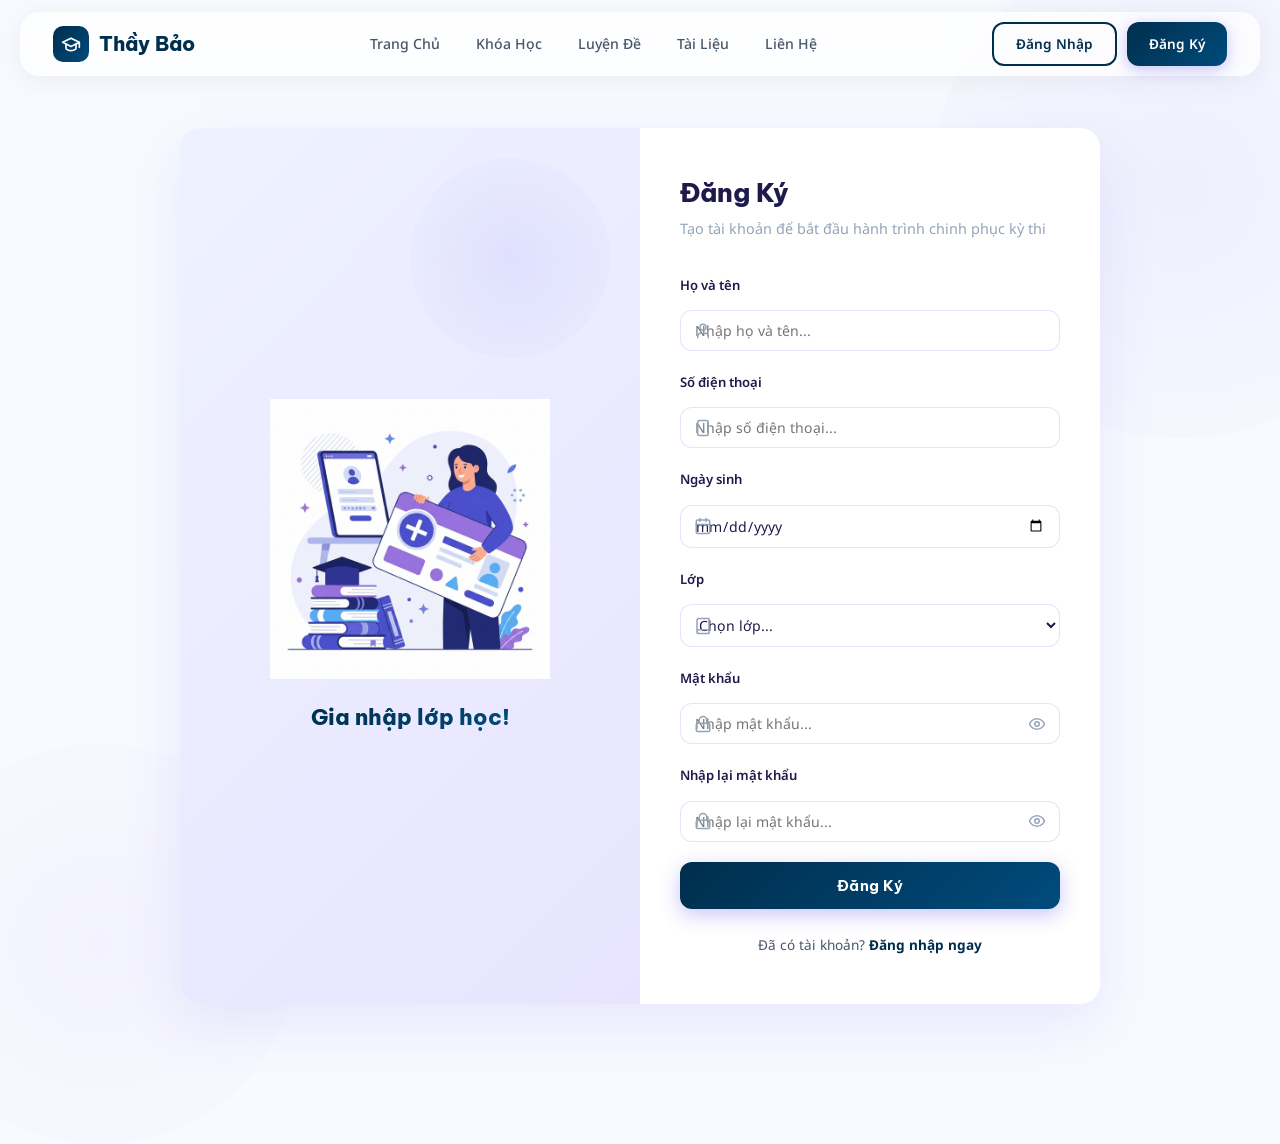
==== commit da64df6c: "feat: Implement user account page with avatar upload functionality and associated API." ====
--- a/dang-ky.html
+++ b/dang-ky.html
@@ -142,16 +142,7 @@
                         </div>
                     </div>
 
-                    <div class="form-group">
-                        <label for="avatarUrl">Ảnh đại diện (đường dẫn)</label>
-                        <div class="form-input-wrapper">
-                            <input type="url" id="avatarUrl" class="form-input"
-                                placeholder="https://example.com/avatar.jpg" required>
-                            <span class="input-icon">
-                                <svg xmlns="http://www.w3.org/2000/svg" viewBox="0 0 24 24" fill="none" stroke="currentColor" stroke-width="2" stroke-linecap="round" stroke-linejoin="round"><rect width="18" height="18" x="3" y="3" rx="2" ry="2"/><circle cx="9" cy="9" r="2"/><path d="m21 15-3.086-3.086a2 2 0 0 0-2.828 0L6 21"/></svg>
-                            </span>
-                        </div>
-                    </div>
+
 
                     <div class="form-group">
                         <label for="password">Mật khẩu</label>
--- a/css/style.css
+++ b/css/style.css
@@ -1,7 +1,7 @@
 /* ===========================
    DESIGN TOKENS & RESET
    =========================== */
-@import url('https://fonts.googleapis.com/css2?family=Inter:wght@300;400;500;600;700&family=Poppins:wght@400;500;600;700;800;900&display=swap');
+@import url('https://fonts.googleapis.com/css2?family=Be+Vietnam+Pro:wght@300;400;500;600;700;800;900&family=Noto+Sans:wght@300;400;500;600;700&display=swap');
 
 *, *::before, *::after {
   margin: 0;
@@ -10,11 +10,11 @@
 }
 
 :root {
-  --primary: #4F46E5;
-  --primary-light: #818CF8;
-  --primary-dark: #3730A3;
-  --primary-gradient: linear-gradient(135deg, #4F46E5, #7C3AED);
-  --primary-gradient-hover: linear-gradient(135deg, #4338CA, #6D28D9);
+  --primary: #002E4D;
+  --primary-light: #004B7C;
+  --primary-dark: #00192B;
+  --primary-gradient: linear-gradient(135deg, #002E4D, #004B7C);
+  --primary-gradient-hover: linear-gradient(135deg, #00192B, #00385C);
   --cta: #22C55E;
   --cta-dark: #16A34A;
   --bg-main: #F8FAFF;
@@ -42,7 +42,7 @@
 }
 
 body {
-  font-family: 'Inter', -apple-system, BlinkMacSystemFont, sans-serif;
+  font-family: 'Noto Sans', -apple-system, BlinkMacSystemFont, sans-serif;
   color: var(--text-body);
   background: var(--bg-main);
   line-height: 1.7;
@@ -51,7 +51,7 @@
 }
 
 h1, h2, h3, h4, h5, h6 {
-  font-family: 'Poppins', sans-serif;
+  font-family: 'Be Vietnam Pro', sans-serif;
   color: var(--text-dark);
   line-height: 1.3;
 }
@@ -115,7 +115,7 @@
   display: flex;
   align-items: center;
   gap: 10px;
-  font-family: 'Poppins', sans-serif;
+  font-family: 'Be Vietnam Pro', sans-serif;
   font-weight: 800;
   font-size: 1.25rem;
   color: var(--primary);
@@ -347,7 +347,7 @@
   border-radius: var(--radius);
   box-shadow: 0 8px 30px rgba(79, 70, 229, 0.35);
   transition: var(--transition);
-  font-family: 'Poppins', sans-serif;
+  font-family: 'Be Vietnam Pro', sans-serif;
 }
 
 .btn-cta:hover {
@@ -550,7 +550,7 @@
 }
 
 .stat-number {
-  font-family: 'Poppins', sans-serif;
+  font-family: 'Be Vietnam Pro', sans-serif;
   font-size: 2.5rem;
   font-weight: 800;
   margin-bottom: 4px;
@@ -727,7 +727,7 @@
   color: #fff;
   font-weight: 700;
   font-size: 1rem;
-  font-family: 'Poppins', sans-serif;
+  font-family: 'Be Vietnam Pro', sans-serif;
   flex-shrink: 0;
 }
 
@@ -817,7 +817,7 @@
   font-size: 1rem;
   border-radius: var(--radius);
   transition: var(--transition);
-  font-family: 'Poppins', sans-serif;
+  font-family: 'Be Vietnam Pro', sans-serif;
   position: relative;
   z-index: 1;
   box-shadow: 0 4px 20px rgba(0, 0, 0, 0.15);
@@ -875,7 +875,7 @@
   letter-spacing: 1.5px;
   margin-bottom: 24px;
   color: #fff;
-  font-family: 'Poppins', sans-serif;
+  font-family: 'Be Vietnam Pro', sans-serif;
 }
 
 .footer-contact-item {
@@ -1558,7 +1558,7 @@
   transition: var(--transition);
   letter-spacing: 0.5px;
   box-shadow: 0 6px 20px rgba(79, 70, 229, 0.3);
-  font-family: 'Poppins', sans-serif;
+  font-family: 'Be Vietnam Pro', sans-serif;
 }
 
 .btn-submit:hover {
@@ -1935,3 +1935,814 @@
     transform: none;
   }
 }
+
+/* ===========================
+   EXAM CREATOR PAGE
+   =========================== */
+.exam-creator-page {
+  margin-top: 88px;
+  padding-bottom: 80px;
+}
+
+.ec-page-header {
+  background: var(--bg-hero);
+  padding: 60px 40px 40px;
+  position: relative;
+  overflow: hidden;
+}
+
+.ec-page-header::before {
+  content: '';
+  position: absolute;
+  top: -100px;
+  right: -100px;
+  width: 400px;
+  height: 400px;
+  border-radius: 50%;
+  background: radial-gradient(circle, rgba(79, 70, 229, 0.08), transparent 60%);
+  pointer-events: none;
+}
+
+.ec-page-header-content {
+  max-width: 1200px;
+  margin: 0 auto;
+  position: relative;
+  z-index: 1;
+}
+
+.ec-page-badge {
+  display: inline-flex;
+  align-items: center;
+  gap: 8px;
+  background: rgba(79, 70, 229, 0.08);
+  color: var(--primary);
+  font-weight: 600;
+  font-size: 0.75rem;
+  padding: 6px 16px;
+  border-radius: var(--radius-full);
+  margin-bottom: 16px;
+  letter-spacing: 0.5px;
+  text-transform: uppercase;
+}
+
+.ec-page-title {
+  font-size: 2.2rem;
+  font-weight: 800;
+  margin-bottom: 10px;
+  color: var(--text-dark);
+}
+
+.ec-page-subtitle {
+  font-size: 1rem;
+  color: var(--text-body);
+  max-width: 500px;
+}
+
+/* Container: 2-column layout */
+.ec-container {
+  max-width: 1200px;
+  margin: -20px auto 0;
+  padding: 0 40px;
+  display: grid;
+  grid-template-columns: 400px 1fr;
+  gap: 28px;
+  position: relative;
+  z-index: 2;
+}
+
+.ec-left-panel {
+  display: flex;
+  flex-direction: column;
+  gap: 20px;
+}
+
+/* Card base */
+.ec-card {
+  background: #fff;
+  border-radius: var(--radius-lg);
+  padding: 24px;
+  box-shadow: var(--card-shadow);
+  border: 1px solid rgba(79, 70, 229, 0.06);
+}
+
+.ec-card-header {
+  display: flex;
+  align-items: center;
+  gap: 10px;
+  margin-bottom: 20px;
+  color: var(--primary);
+}
+
+.ec-card-header h3 {
+  font-size: 1rem;
+  font-weight: 700;
+  color: var(--text-dark);
+}
+
+/* Upload Zone */
+.upload-zone {
+  border: 2px dashed rgba(79, 70, 229, 0.25);
+  border-radius: var(--radius);
+  padding: 40px 24px;
+  text-align: center;
+  cursor: pointer;
+  transition: var(--transition);
+  background: rgba(79, 70, 229, 0.02);
+}
+
+.upload-zone:hover,
+.upload-zone.drag-over {
+  border-color: var(--primary);
+  background: rgba(79, 70, 229, 0.06);
+  transform: scale(1.01);
+}
+
+.upload-zone.drag-over {
+  border-style: solid;
+  box-shadow: 0 0 0 4px rgba(79, 70, 229, 0.1);
+}
+
+.upload-zone-icon {
+  color: var(--primary-light);
+  margin-bottom: 16px;
+}
+
+.upload-zone-text {
+  font-weight: 600;
+  color: var(--text-dark);
+  margin-bottom: 6px;
+  font-size: 0.95rem;
+}
+
+.upload-zone-hint {
+  color: var(--text-muted);
+  font-size: 0.82rem;
+  margin-bottom: 16px;
+}
+
+.btn-browse {
+  display: inline-flex;
+  align-items: center;
+  gap: 6px;
+  padding: 10px 24px;
+  background: var(--primary-gradient);
+  color: #fff;
+  font-weight: 600;
+  font-size: 0.85rem;
+  border-radius: var(--radius);
+  transition: var(--transition);
+  box-shadow: 0 4px 15px rgba(79, 70, 229, 0.3);
+}
+
+.btn-browse:hover {
+  transform: translateY(-2px);
+  box-shadow: 0 6px 20px rgba(79, 70, 229, 0.4);
+}
+
+/* File Info */
+.upload-file-info {
+  display: flex;
+  align-items: center;
+  justify-content: space-between;
+  padding: 14px 16px;
+  background: rgba(79, 70, 229, 0.04);
+  border-radius: var(--radius);
+  border: 1px solid rgba(79, 70, 229, 0.1);
+  margin-top: 12px;
+}
+
+.file-info-left {
+  display: flex;
+  align-items: center;
+  gap: 12px;
+}
+
+.file-info-icon {
+  width: 40px;
+  height: 40px;
+  background: var(--primary-gradient);
+  border-radius: 10px;
+  display: flex;
+  align-items: center;
+  justify-content: center;
+  color: #fff;
+  flex-shrink: 0;
+}
+
+.file-info-name {
+  font-weight: 600;
+  font-size: 0.88rem;
+  color: var(--text-dark);
+}
+
+.file-info-size {
+  font-size: 0.78rem;
+  color: var(--text-muted);
+}
+
+.btn-remove-file {
+  width: 32px;
+  height: 32px;
+  border-radius: 8px;
+  background: rgba(220, 38, 38, 0.08);
+  color: #DC2626;
+  display: flex;
+  align-items: center;
+  justify-content: center;
+  transition: var(--transition);
+}
+
+.btn-remove-file:hover {
+  background: #DC2626;
+  color: #fff;
+}
+
+/* Exam Metadata Form */
+.exam-meta-form {
+  display: flex;
+  flex-direction: column;
+  gap: 16px;
+}
+
+.form-group {
+  display: flex;
+  flex-direction: column;
+  gap: 6px;
+}
+
+.form-group label {
+  font-size: 0.82rem;
+  font-weight: 600;
+  color: var(--text-dark);
+}
+
+.form-group .required {
+  color: #DC2626;
+}
+
+.form-group input,
+.form-group select {
+  padding: 10px 14px;
+  border: 1.5px solid rgba(79, 70, 229, 0.15);
+  border-radius: var(--radius);
+  font-size: 0.88rem;
+  color: var(--text-dark);
+  background: #fff;
+  transition: var(--transition);
+}
+
+.form-group input:focus,
+.form-group select:focus {
+  border-color: var(--primary);
+  box-shadow: 0 0 0 3px rgba(79, 70, 229, 0.1);
+}
+
+.form-row {
+  display: grid;
+  grid-template-columns: 1fr 1fr;
+  gap: 12px;
+}
+
+.btn-save-exam {
+  display: flex;
+  align-items: center;
+  justify-content: center;
+  gap: 8px;
+  padding: 14px;
+  background: var(--primary-gradient);
+  color: #fff;
+  font-weight: 700;
+  font-size: 0.92rem;
+  border-radius: var(--radius);
+  transition: var(--transition);
+  box-shadow: 0 4px 15px rgba(79, 70, 229, 0.3);
+  margin-top: 4px;
+}
+
+.btn-save-exam:hover:not(:disabled) {
+  transform: translateY(-2px);
+  box-shadow: 0 8px 25px rgba(79, 70, 229, 0.4);
+}
+
+.btn-save-exam:disabled {
+  opacity: 0.5;
+  cursor: not-allowed;
+}
+
+/* Summary Card */
+.ec-summary-card .summary-stats {
+  display: flex;
+  align-items: center;
+  gap: 16px;
+  flex-wrap: wrap;
+}
+
+.summary-total {
+  display: flex;
+  flex-direction: column;
+  align-items: center;
+  padding-right: 16px;
+  border-right: 2px solid rgba(79, 70, 229, 0.1);
+}
+
+.summary-total-number {
+  font-family: 'Be Vietnam Pro', sans-serif;
+  font-size: 2rem;
+  font-weight: 800;
+  background: var(--primary-gradient);
+  -webkit-background-clip: text;
+  -webkit-text-fill-color: transparent;
+  background-clip: text;
+  line-height: 1.2;
+}
+
+.summary-total-label {
+  font-size: 0.75rem;
+  color: var(--text-muted);
+  font-weight: 500;
+}
+
+.summary-types {
+  display: flex;
+  gap: 12px;
+  flex-wrap: wrap;
+}
+
+.summary-type-item {
+  display: flex;
+  align-items: center;
+  gap: 6px;
+  padding: 6px 12px;
+  background: rgba(79, 70, 229, 0.04);
+  border-radius: var(--radius);
+}
+
+.summary-type-icon {
+  font-size: 0.9rem;
+}
+
+.summary-type-count {
+  font-weight: 700;
+  font-size: 0.9rem;
+}
+
+.summary-type-label {
+  font-size: 0.78rem;
+  color: var(--text-body);
+}
+
+/* Preview panel */
+.ec-right-panel {
+  min-height: 400px;
+}
+
+.ec-preview-empty {
+  display: flex;
+  flex-direction: column;
+  align-items: center;
+  justify-content: center;
+  text-align: center;
+  min-height: 400px;
+  background: #fff;
+  border-radius: var(--radius-lg);
+  box-shadow: var(--card-shadow);
+  border: 1px solid rgba(79, 70, 229, 0.06);
+  padding: 40px;
+}
+
+.preview-empty-icon {
+  color: var(--text-muted);
+  margin-bottom: 16px;
+  opacity: 0.4;
+}
+
+.ec-preview-empty h3 {
+  font-size: 1.1rem;
+  font-weight: 700;
+  margin-bottom: 8px;
+  color: var(--text-dark);
+}
+
+.ec-preview-empty p {
+  font-size: 0.88rem;
+  color: var(--text-muted);
+}
+
+/* Question Preview Cards */
+.ec-preview-list {
+  display: flex;
+  flex-direction: column;
+  gap: 16px;
+}
+
+.q-preview-card {
+  background: #fff;
+  border-radius: var(--radius-lg);
+  padding: 24px;
+  box-shadow: var(--card-shadow);
+  border: 1px solid rgba(79, 70, 229, 0.06);
+  transition: var(--transition);
+}
+
+.q-preview-card:hover {
+  box-shadow: var(--card-shadow-hover);
+}
+
+.q-header {
+  display: flex;
+  align-items: center;
+  justify-content: space-between;
+  margin-bottom: 14px;
+}
+
+.q-number {
+  font-family: 'Be Vietnam Pro', sans-serif;
+  font-weight: 700;
+  font-size: 0.88rem;
+  color: var(--text-dark);
+}
+
+.q-type-badge {
+  padding: 4px 12px;
+  border-radius: var(--radius-full);
+  font-size: 0.72rem;
+  font-weight: 600;
+  letter-spacing: 0.3px;
+}
+
+.badge-mc {
+  background: rgba(79, 70, 229, 0.1);
+  color: #4F46E5;
+}
+
+.badge-tf {
+  background: rgba(5, 150, 105, 0.1);
+  color: #059669;
+}
+
+.badge-sa {
+  background: rgba(217, 119, 6, 0.1);
+  color: #D97706;
+}
+
+.badge-es {
+  background: rgba(220, 38, 38, 0.1);
+  color: #DC2626;
+}
+
+.q-content {
+  font-size: 0.92rem;
+  color: var(--text-body);
+  line-height: 1.8;
+  margin-bottom: 16px;
+  padding-bottom: 16px;
+  border-bottom: 1px solid rgba(79, 70, 229, 0.06);
+}
+
+/* Options */
+.q-options {
+  display: flex;
+  flex-direction: column;
+  gap: 8px;
+  margin-bottom: 12px;
+}
+
+.q-option {
+  display: flex;
+  align-items: center;
+  gap: 10px;
+  padding: 10px 14px;
+  border-radius: var(--radius);
+  background: rgba(79, 70, 229, 0.03);
+  border: 1px solid rgba(79, 70, 229, 0.06);
+  transition: var(--transition);
+}
+
+.q-option-correct {
+  background: rgba(5, 150, 105, 0.06);
+  border-color: rgba(5, 150, 105, 0.2);
+}
+
+.q-option-letter {
+  width: 28px;
+  height: 28px;
+  border-radius: 8px;
+  background: rgba(79, 70, 229, 0.08);
+  display: flex;
+  align-items: center;
+  justify-content: center;
+  font-weight: 700;
+  font-size: 0.8rem;
+  color: var(--primary);
+  flex-shrink: 0;
+}
+
+.q-option-correct .q-option-letter {
+  background: rgba(5, 150, 105, 0.15);
+  color: #059669;
+}
+
+.q-option-content {
+  font-size: 0.88rem;
+  color: var(--text-body);
+  flex: 1;
+}
+
+.q-correct-badge {
+  font-size: 0.72rem;
+  font-weight: 600;
+  color: #059669;
+  background: rgba(5, 150, 105, 0.1);
+  padding: 3px 10px;
+  border-radius: var(--radius-full);
+  flex-shrink: 0;
+}
+
+/* Short Answer */
+.q-short-answer {
+  display: flex;
+  align-items: center;
+  gap: 10px;
+  padding: 12px 16px;
+  background: rgba(217, 119, 6, 0.06);
+  border: 1px solid rgba(217, 119, 6, 0.15);
+  border-radius: var(--radius);
+  margin-bottom: 12px;
+}
+
+.q-short-answer-label {
+  font-size: 0.82rem;
+  font-weight: 600;
+  color: #D97706;
+}
+
+.q-short-answer-value {
+  font-size: 0.92rem;
+  font-weight: 700;
+  color: var(--text-dark);
+}
+
+/* Solution Toggle */
+.q-solution {
+  margin-top: 8px;
+}
+
+.q-solution-toggle {
+  display: flex;
+  align-items: center;
+  gap: 6px;
+  padding: 8px 14px;
+  background: rgba(79, 70, 229, 0.04);
+  border-radius: var(--radius);
+  font-size: 0.82rem;
+  font-weight: 600;
+  color: var(--primary);
+  transition: var(--transition);
+  width: 100%;
+}
+
+.q-solution-toggle:hover {
+  background: rgba(79, 70, 229, 0.08);
+}
+
+.q-solution-chevron {
+  margin-left: auto;
+  transition: transform 0.25s ease;
+}
+
+.q-solution.open .q-solution-chevron {
+  transform: rotate(180deg);
+}
+
+.q-solution-content {
+  display: none;
+  padding: 14px 16px;
+  margin-top: 8px;
+  background: rgba(79, 70, 229, 0.03);
+  border-radius: var(--radius);
+  font-size: 0.88rem;
+  color: var(--text-body);
+  line-height: 1.8;
+  border-left: 3px solid var(--primary-light);
+}
+
+.q-solution.open .q-solution-content {
+  display: block;
+}
+
+/* My Exams Section */
+.ec-my-exams {
+  max-width: 1200px;
+  margin: 40px auto 0;
+  padding: 0 40px;
+}
+
+.exam-list-table {
+  width: 100%;
+  border-collapse: collapse;
+  font-size: 0.85rem;
+}
+
+.exam-list-table thead {
+  background: rgba(79, 70, 229, 0.04);
+}
+
+.exam-list-table th {
+  padding: 12px 14px;
+  text-align: left;
+  font-weight: 600;
+  color: var(--text-dark);
+  font-size: 0.78rem;
+  text-transform: uppercase;
+  letter-spacing: 0.5px;
+  border-bottom: 2px solid rgba(79, 70, 229, 0.1);
+}
+
+.exam-list-table td {
+  padding: 14px;
+  border-bottom: 1px solid rgba(79, 70, 229, 0.06);
+  color: var(--text-body);
+}
+
+.exam-list-table tr:hover td {
+  background: rgba(79, 70, 229, 0.02);
+}
+
+.exam-title-cell {
+  font-weight: 600;
+  color: var(--text-dark) !important;
+  max-width: 280px;
+  overflow: hidden;
+  text-overflow: ellipsis;
+  white-space: nowrap;
+}
+
+.exam-status-badge {
+  padding: 4px 10px;
+  border-radius: var(--radius-full);
+  font-size: 0.72rem;
+  font-weight: 600;
+}
+
+.status-draft {
+  background: rgba(217, 119, 6, 0.1);
+  color: #D97706;
+}
+
+.status-published {
+  background: rgba(5, 150, 105, 0.1);
+  color: #059669;
+}
+
+.status-archived {
+  background: rgba(107, 114, 128, 0.1);
+  color: #6B7280;
+}
+
+.btn-delete-exam {
+  width: 32px;
+  height: 32px;
+  border-radius: 8px;
+  background: rgba(220, 38, 38, 0.06);
+  color: #DC2626;
+  display: flex;
+  align-items: center;
+  justify-content: center;
+  transition: var(--transition);
+}
+
+.btn-delete-exam:hover {
+  background: #DC2626;
+  color: #fff;
+}
+
+.exam-list-empty {
+  text-align: center;
+  padding: 40px;
+  color: var(--text-muted);
+  font-size: 0.88rem;
+}
+
+.exam-list-loading {
+  display: flex;
+  align-items: center;
+  justify-content: center;
+  gap: 10px;
+  padding: 40px;
+  color: var(--text-muted);
+}
+
+/* Spinner */
+.spinner {
+  width: 20px;
+  height: 20px;
+  border: 2.5px solid rgba(79, 70, 229, 0.15);
+  border-top-color: var(--primary);
+  border-radius: 50%;
+  animation: spin 0.8s linear infinite;
+}
+
+.spinner-large {
+  width: 40px;
+  height: 40px;
+  border: 3px solid rgba(255, 255, 255, 0.3);
+  border-top-color: #fff;
+  border-radius: 50%;
+  animation: spin 0.8s linear infinite;
+}
+
+@keyframes spin {
+  to { transform: rotate(360deg); }
+}
+
+/* Loading Overlay */
+.ec-loading-overlay {
+  position: fixed;
+  top: 0;
+  left: 0;
+  right: 0;
+  bottom: 0;
+  background: rgba(30, 27, 75, 0.6);
+  backdrop-filter: blur(4px);
+  z-index: 9999;
+  display: flex;
+  align-items: center;
+  justify-content: center;
+}
+
+.ec-loading-content {
+  text-align: center;
+  color: #fff;
+}
+
+.ec-loading-content p {
+  margin-top: 16px;
+  font-weight: 500;
+  font-size: 0.95rem;
+}
+
+/* ===========================
+   EXAM CREATOR - RESPONSIVE
+   =========================== */
+@media (max-width: 900px) {
+  .ec-container {
+    grid-template-columns: 1fr;
+    padding: 0 20px;
+  }
+
+  .ec-page-header {
+    padding: 40px 20px 30px;
+  }
+
+  .ec-page-title {
+    font-size: 1.6rem;
+  }
+
+  .ec-my-exams {
+    padding: 0 20px;
+  }
+
+  .exam-list-table {
+    font-size: 0.78rem;
+  }
+
+  .exam-list-table th,
+  .exam-list-table td {
+    padding: 10px 8px;
+  }
+
+  .exam-title-cell {
+    max-width: 140px;
+  }
+}
+
+@media (max-width: 600px) {
+  .form-row {
+    grid-template-columns: 1fr;
+  }
+
+  .summary-stats {
+    flex-direction: column;
+    align-items: flex-start;
+  }
+
+  .summary-total {
+    flex-direction: row;
+    gap: 8px;
+    padding-right: 0;
+    border-right: none;
+    padding-bottom: 12px;
+    border-bottom: 2px solid rgba(79, 70, 229, 0.1);
+    width: 100%;
+  }
+
+  /* Hide some columns on mobile */
+  .exam-list-table th:nth-child(3),
+  .exam-list-table td:nth-child(3),
+  .exam-list-table th:nth-child(4),
+  .exam-list-table td:nth-child(4),
+  .exam-list-table th:nth-child(7),
+  .exam-list-table td:nth-child(7) {
+    display: none;
+  }
+}
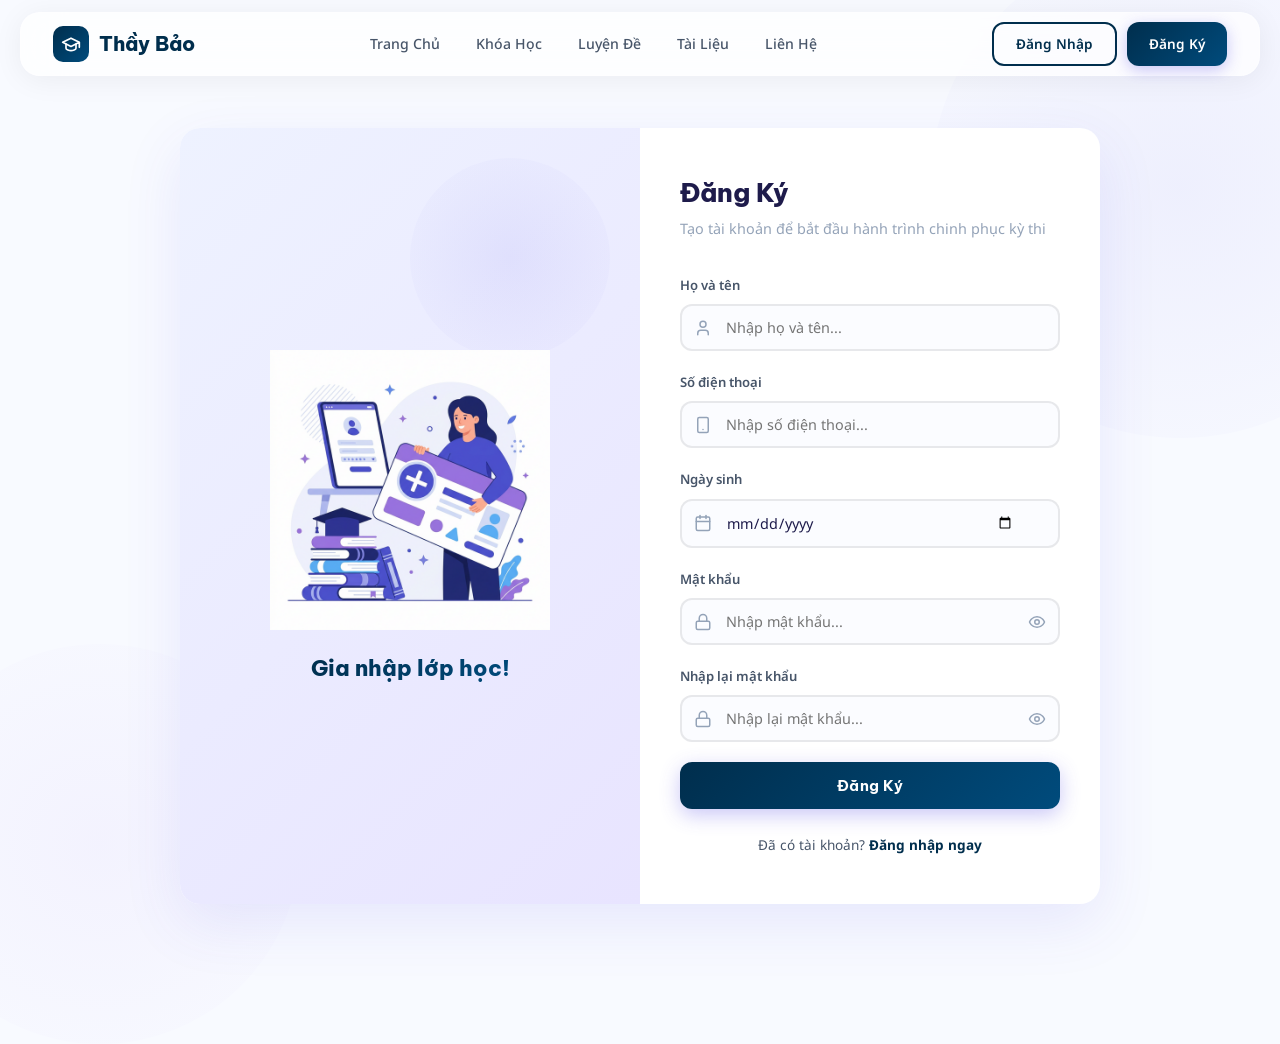
==== commit 71b2b86d: "feat: Remove the class name field from the registration form and its associated client-side and serv" ====
--- a/dang-ky.html
+++ b/dang-ky.html
@@ -86,65 +86,6 @@
                     </div>
 
                     <div class="form-group">
-                        <label for="className">Lớp</label>
-                        <div class="form-input-wrapper">
-                            <select id="className" class="form-input" required>
-                                <option value="">Chọn lớp...</option>
-                                <option value="10A1">10A1</option>
-                                <option value="10A2">10A2</option>
-                                <option value="10A3">10A3</option>
-                                <option value="10A4">10A4</option>
-                                <option value="10A5">10A5</option>
-                                <option value="10A6">10A6</option>
-                                <option value="10A7">10A7</option>
-                                <option value="10A8">10A8</option>
-                                <option value="10A9">10A9</option>
-                                <option value="10A10">10A10</option>
-                                <option value="10A11">10A11</option>
-                                <option value="10A12">10A12</option>
-                                <option value="10A13">10A13</option>
-                                <option value="10A14">10A14</option>
-                                <option value="10A15">10A15</option>
-                                <option value="11A1">11A1</option>
-                                <option value="11A2">11A2</option>
-                                <option value="11A3">11A3</option>
-                                <option value="11A4">11A4</option>
-                                <option value="11A5">11A5</option>
-                                <option value="11A6">11A6</option>
-                                <option value="11A7">11A7</option>
-                                <option value="11A8">11A8</option>
-                                <option value="11A9">11A9</option>
-                                <option value="11A10">11A10</option>
-                                <option value="11A11">11A11</option>
-                                <option value="11A12">11A12</option>
-                                <option value="11A13">11A13</option>
-                                <option value="11A14">11A14</option>
-                                <option value="11A15">11A15</option>
-                                <option value="12A1">12A1</option>
-                                <option value="12A2">12A2</option>
-                                <option value="12A3">12A3</option>
-                                <option value="12A4">12A4</option>
-                                <option value="12A5">12A5</option>
-                                <option value="12A6">12A6</option>
-                                <option value="12A7">12A7</option>
-                                <option value="12A8">12A8</option>
-                                <option value="12A9">12A9</option>
-                                <option value="12A10">12A10</option>
-                                <option value="12A11">12A11</option>
-                                <option value="12A12">12A12</option>
-                                <option value="12A13">12A13</option>
-                                <option value="12A14">12A14</option>
-                                <option value="12A15">12A15</option>
-                            </select>
-                            <span class="input-icon">
-                                <svg xmlns="http://www.w3.org/2000/svg" viewBox="0 0 24 24" fill="none" stroke="currentColor" stroke-width="2" stroke-linecap="round" stroke-linejoin="round"><path d="M4 19.5v-15A2.5 2.5 0 0 1 6.5 2H20v20H6.5a2.5 2.5 0 0 1 0-5H20"/></svg>
-                            </span>
-                        </div>
-                    </div>
-
-
-
-                    <div class="form-group">
                         <label for="password">Mật khẩu</label>
                         <div class="form-input-wrapper">
                             <input type="password" id="password" class="form-input" placeholder="Nhập mật khẩu..."
--- a/css/style.css
+++ b/css/style.css
@@ -1485,7 +1485,7 @@
 
 .form-input {
   width: 100%;
-  padding: 12px 14px 12px 44px;
+  padding: 12px 44px 12px 44px;
   border: 2px solid rgba(0,0,0,0.08);
   border-radius: var(--radius);
   font-size: 0.9rem;
@@ -2164,24 +2164,26 @@
   gap: 16px;
 }
 
-.form-group {
+.exam-meta-form .form-group {
   display: flex;
   flex-direction: column;
   gap: 6px;
-}
-
-.form-group label {
+  margin-bottom: 0;
+}
+
+.exam-meta-form .form-group label {
   font-size: 0.82rem;
   font-weight: 600;
   color: var(--text-dark);
-}
-
-.form-group .required {
+  margin-bottom: 0;
+}
+
+.exam-meta-form .form-group .required {
   color: #DC2626;
 }
 
-.form-group input,
-.form-group select {
+.exam-meta-form .form-group input,
+.exam-meta-form .form-group select {
   padding: 10px 14px;
   border: 1.5px solid rgba(79, 70, 229, 0.15);
   border-radius: var(--radius);
@@ -2191,8 +2193,8 @@
   transition: var(--transition);
 }
 
-.form-group input:focus,
-.form-group select:focus {
+.exam-meta-form .form-group input:focus,
+.exam-meta-form .form-group select:focus {
   border-color: var(--primary);
   box-shadow: 0 0 0 3px rgba(79, 70, 229, 0.1);
 }
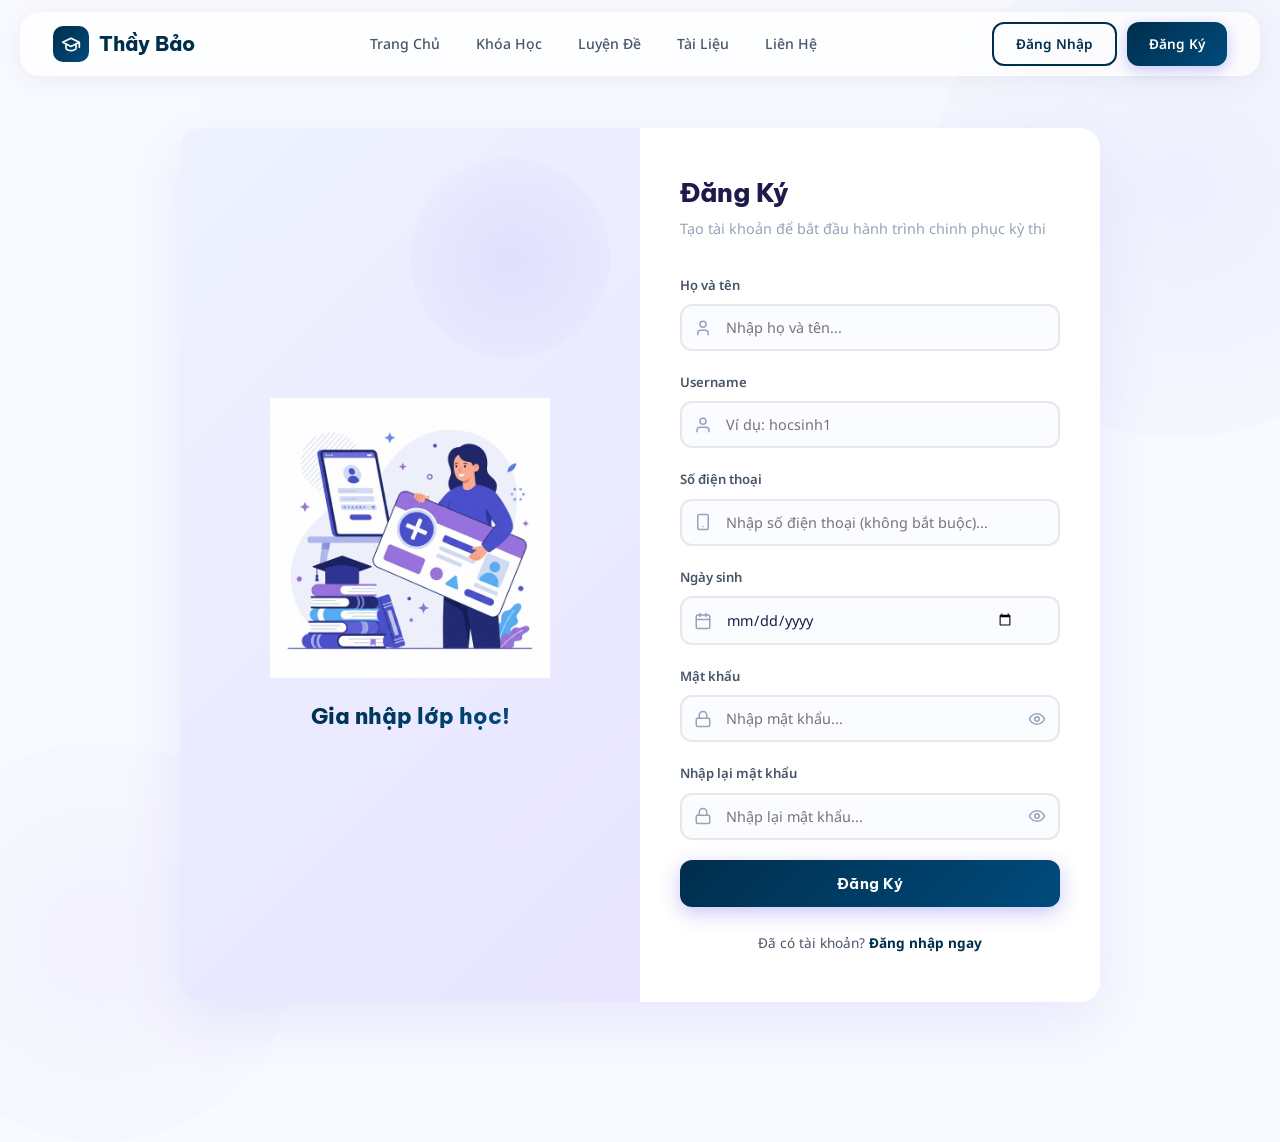
==== commit 0cfa5e6f: "feat: Refactor user roles and authentication, add username support in user-related APIs and forms" ====
--- a/dang-ky.html
+++ b/dang-ky.html
@@ -6,6 +6,8 @@
     <meta name="viewport" content="width=device-width, initial-scale=1.0">
     <meta name="description" content="Đăng ký tài khoản luyện thi trực tuyến tại Thầy Bảo.">
     <title>Đăng Ký - Thầy Bảo</title>
+    <link rel="icon" type="image/png" href="images/favicon.png?v=2">
+    <link rel="shortcut icon" href="favicon.ico" type="image/x-icon">
     <link rel="stylesheet" href="css/style.css">
 </head>
 
@@ -65,10 +67,19 @@
                     </div>
 
                     <div class="form-group">
+                        <label for="username">Username</label>
+                        <div class="form-input-wrapper">
+                            <input type="text" id="username" class="form-input" placeholder="Ví dụ: hocsinh1" required>
+                            <span class="input-icon">
+                                <svg xmlns="http://www.w3.org/2000/svg" viewBox="0 0 24 24" fill="none" stroke="currentColor" stroke-width="2" stroke-linecap="round" stroke-linejoin="round"><path d="M20 21v-2a4 4 0 0 0-4-4H8a4 4 0 0 0-4 4v2"/><circle cx="12" cy="7" r="4"/></svg>
+                            </span>
+                        </div>
+                    </div>
+
+                    <div class="form-group">
                         <label for="phone">Số điện thoại</label>
                         <div class="form-input-wrapper">
-                            <input type="tel" id="phone" class="form-input" placeholder="Nhập số điện thoại..."
-                                required>
+                            <input type="tel" id="phone" class="form-input" placeholder="Nhập số điện thoại (không bắt buộc)...">
                             <span class="input-icon">
                                 <svg xmlns="http://www.w3.org/2000/svg" viewBox="0 0 24 24" fill="none" stroke="currentColor" stroke-width="2" stroke-linecap="round" stroke-linejoin="round"><rect width="14" height="20" x="5" y="2" rx="2" ry="2"/><path d="M12 18h.01"/></svg>
                             </span>
